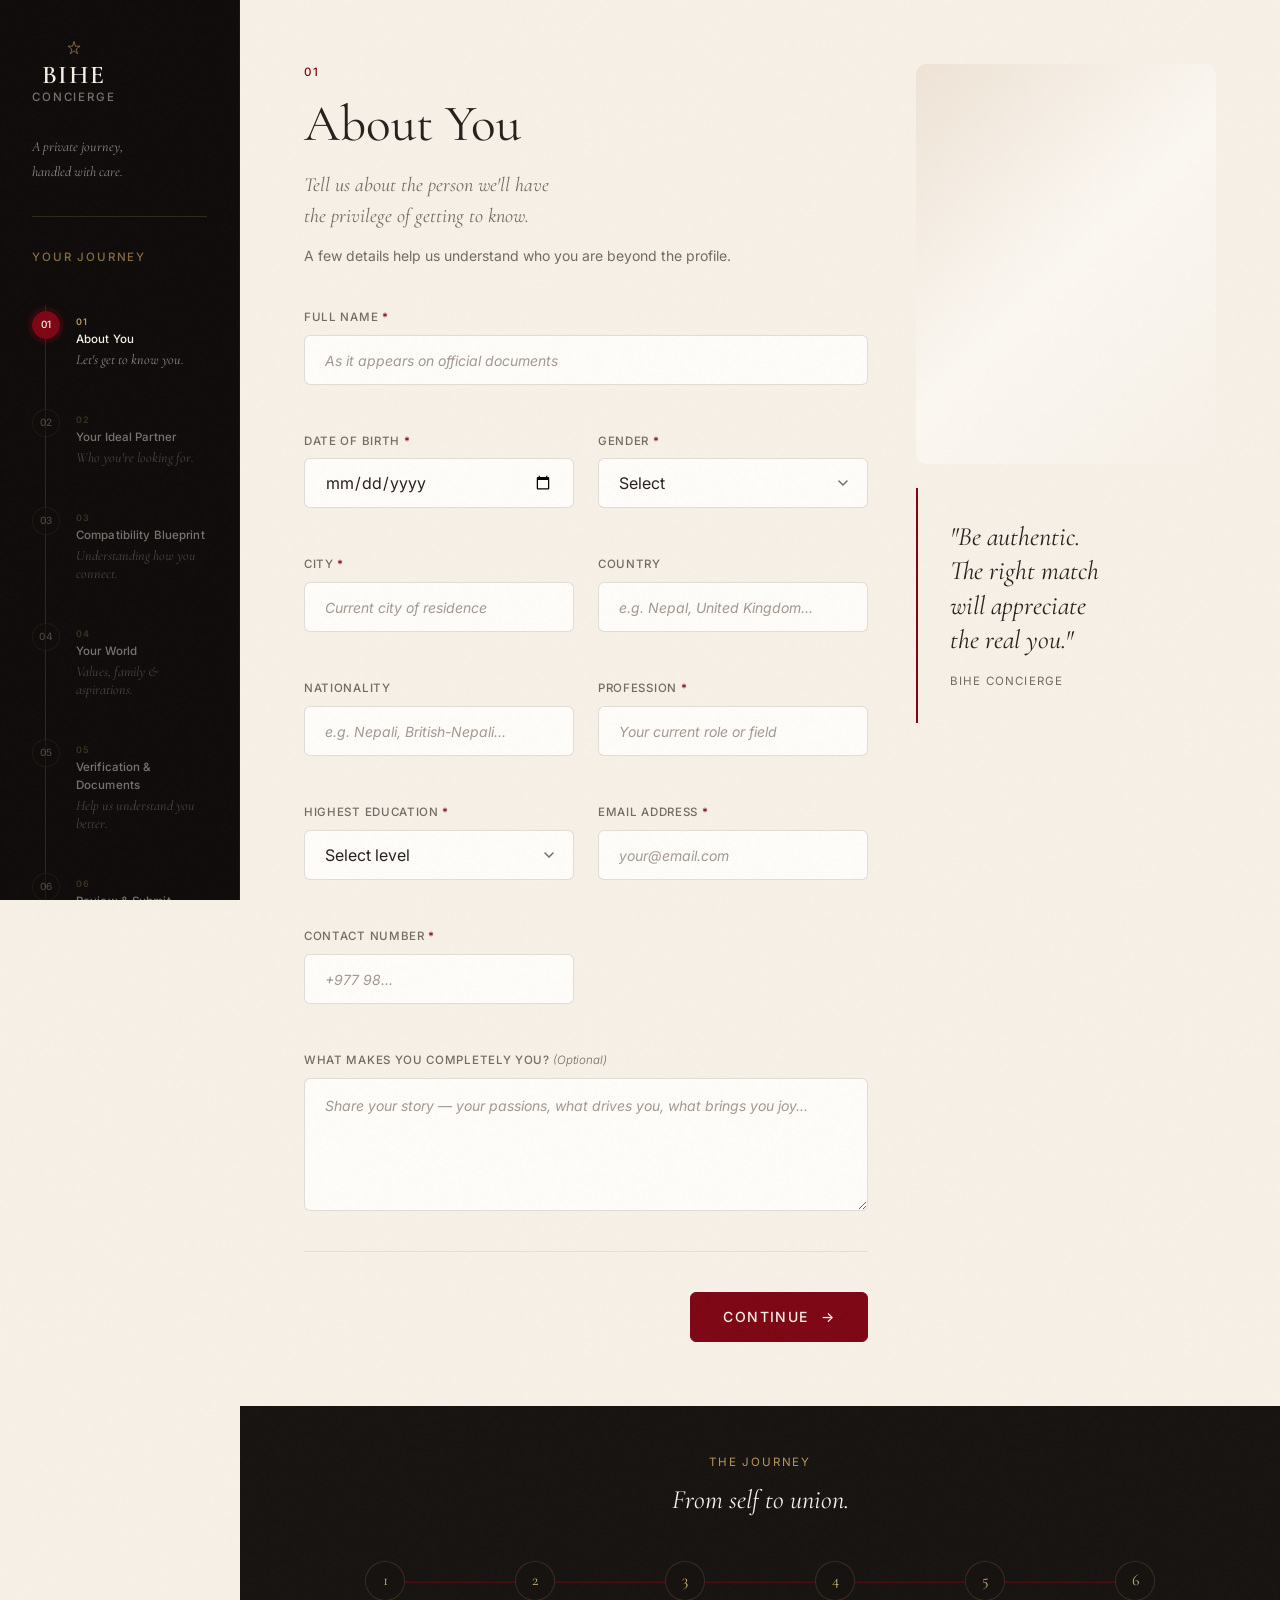
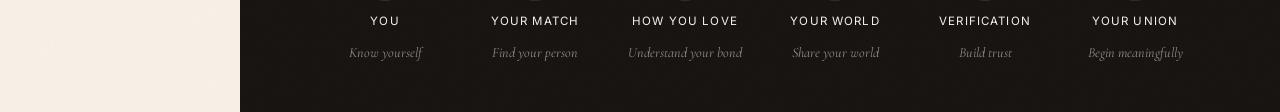
==== application.html @ 1b7d4ee4 "Initialize Bihe Concierge frontend" ====
<!DOCTYPE html>
<html lang="en">
<head>
  <meta charset="UTF-8">
  <meta name="viewport" content="width=device-width, initial-scale=1.0">
  <title>Your Application — Bihe Concierge</title>
  <meta name="description" content="Complete your private matchmaking application with Bihe Concierge.">
  <meta name="robots" content="noindex, nofollow">

  <!-- Fonts -->
  <link rel="preconnect" href="https://fonts.googleapis.com">
  <link rel="preconnect" href="https://fonts.gstatic.com" crossorigin>
  <link href="https://fonts.googleapis.com/css2?family=Cormorant+Garamond:ital,wght@0,300;0,400;0,500;0,600;1,300;1,400;1,500&family=Inter:wght@300;400;500;600&display=swap" rel="stylesheet">

  <!-- Styles -->
  <link rel="stylesheet" href="css/variables.css">
  <link rel="stylesheet" href="css/global.css">
  <link rel="stylesheet" href="css/animations.css">
  <link rel="stylesheet" href="css/components.css">
  <link rel="stylesheet" href="css/application.css">
  <link rel="stylesheet" href="css/responsive.css">
</head>
<body class="paper-texture">

<!-- Stage atmosphere overlay (shows between Stage 2 → 3) -->
<div class="stage-overlay" id="stageOverlay" aria-hidden="true" role="status">
  <div class="stage-overlay__ornament"></div>
  <p class="stage-overlay__quote">
    "Understanding the connection<br>beneath the details."
  </p>
  <p class="stage-overlay__sub">Compatibility Blueprint</p>
</div>

<!-- Page exit overlay -->
<div class="page-exit-overlay" id="pageExitOverlay" aria-hidden="true"></div>

<!-- Submit confirmation modal -->
<div class="modal-backdrop" id="submitModal" role="dialog" aria-modal="true" aria-labelledby="modalTitle" aria-hidden="true">
  <div class="modal">
    <div class="modal__ornament" aria-hidden="true">
      <svg width="32" height="32" viewBox="0 0 32 32" fill="none" style="margin: 0 auto; display:block;">
        <circle cx="16" cy="16" r="15" stroke="var(--color-burgundy)" stroke-width="1" opacity="0.4"/>
        <path d="M10 16l4 4 8-8" stroke="var(--color-burgundy)" stroke-width="1.5" stroke-linecap="round" stroke-linejoin="round"/>
      </svg>
    </div>
    <h2 class="modal__title" id="modalTitle">Ready to begin?</h2>
    <p class="modal__body">
      Once submitted, your application will move to<br>
      personal review by our team.
    </p>
    <div class="modal__actions">
      <button class="btn btn--primary" id="confirmSubmitBtn">
        <span class="btn__label">SUBMIT APPLICATION</span>
        <span class="btn__spinner" aria-hidden="true"></span>
      </button>
      <button class="btn btn--ghost" id="cancelSubmitBtn">Not Yet</button>
    </div>
  </div>
</div>

<!-- ══════════════════════════════════════════════════════════ -->
<!-- APP SHELL                                                  -->
<!-- ══════════════════════════════════════════════════════════ -->
<div class="app-shell">

  <!-- ── Mobile Top Bar ───────────────────────────────────── -->
  <header class="mobile-top-bar" role="banner">
    <div class="mobile-top-bar__logo">
      <a href="index.html" class="bc-logo" aria-label="Bihe Concierge">
        <span class="bc-logo__name" style="font-size: 1rem;">BIHE</span>
      </a>
    </div>
    <div class="mobile-top-bar__progress-wrap">
      <p class="mobile-top-bar__step-label" id="mobileStepLabel">Step 1 of 6</p>
      <p class="mobile-top-bar__step-title" id="mobileStepTitle">About You</p>
      <div class="mobile-top-bar__bar-wrap" role="progressbar" aria-valuenow="1" aria-valuemin="1" aria-valuemax="6" aria-label="Application progress">
        <div class="mobile-top-bar__bar-fill" id="mobileBarFill"></div>
      </div>
    </div>
  </header>

  <!-- ── Left Sidebar ─────────────────────────────────────── -->
  <aside class="sidebar" role="navigation" aria-label="Application stages">

    <!-- Logo -->
    <div class="sidebar__logo">
      <a href="index.html" class="bc-logo" aria-label="Bihe Concierge home">
        <svg class="bc-logo__ornament" viewBox="0 0 24 24" fill="none" aria-hidden="true">
          <path d="M12 2 L13.8 8.2 L20 8.2 L14.9 12.1 L16.7 18.3 L12 14.4 L7.3 18.3 L9.1 12.1 L4 8.2 L10.2 8.2 Z" stroke="currentColor" stroke-width="1" fill="none"/>
        </svg>
        <span class="bc-logo__name">BIHE</span>
        <span class="bc-logo__subtitle">CONCIERGE</span>
      </a>
    </div>

    <p class="sidebar__tagline">
      A private journey,<br>handled with care.
    </p>

    <p class="sidebar__journey-label" aria-hidden="true">Your Journey</p>

    <!-- Step list -->
    <div class="sidebar-steps" role="list">

      <!-- Connecting line -->
      <div class="sidebar-steps__track" aria-hidden="true"></div>
      <div class="sidebar-steps__fill" id="sidebarFill" aria-hidden="true"></div>

      <!-- Step 1 -->
      <div class="sidebar-step is-active" role="listitem" tabindex="0" aria-label="Stage 1: About You" aria-current="step">
        <div class="sidebar-step__dot" aria-hidden="true">
          <span class="sidebar-step__dot-num">01</span>
          <svg class="sidebar-step__dot-check" width="10" height="10" viewBox="0 0 10 10" fill="none" aria-hidden="true">
            <polyline points="2,5 4.2,7.5 8,2.5" stroke="currentColor" stroke-width="1.5" stroke-linecap="round" stroke-linejoin="round"/>
          </svg>
        </div>
        <div class="sidebar-step__body">
          <p class="sidebar-step__num-label">01</p>
          <p class="sidebar-step__title">About You</p>
          <p class="sidebar-step__desc">Let's get to know you.</p>
        </div>
      </div>

      <!-- Step 2 -->
      <div class="sidebar-step" role="listitem" tabindex="0" aria-label="Stage 2: Your Ideal Partner">
        <div class="sidebar-step__dot" aria-hidden="true">
          <span class="sidebar-step__dot-num">02</span>
          <svg class="sidebar-step__dot-check" width="10" height="10" viewBox="0 0 10 10" fill="none" aria-hidden="true">
            <polyline points="2,5 4.2,7.5 8,2.5" stroke="currentColor" stroke-width="1.5" stroke-linecap="round" stroke-linejoin="round"/>
          </svg>
        </div>
        <div class="sidebar-step__body">
          <p class="sidebar-step__num-label">02</p>
          <p class="sidebar-step__title">Your Ideal Partner</p>
          <p class="sidebar-step__desc">Who you're looking for.</p>
        </div>
      </div>

      <!-- Step 3 -->
      <div class="sidebar-step" role="listitem" tabindex="0" aria-label="Stage 3: Compatibility Blueprint">
        <div class="sidebar-step__dot" aria-hidden="true">
          <span class="sidebar-step__dot-num">03</span>
          <svg class="sidebar-step__dot-check" width="10" height="10" viewBox="0 0 10 10" fill="none" aria-hidden="true">
            <polyline points="2,5 4.2,7.5 8,2.5" stroke="currentColor" stroke-width="1.5" stroke-linecap="round" stroke-linejoin="round"/>
          </svg>
        </div>
        <div class="sidebar-step__body">
          <p class="sidebar-step__num-label">03</p>
          <p class="sidebar-step__title">Compatibility Blueprint</p>
          <p class="sidebar-step__desc">Understanding how you connect.</p>
        </div>
      </div>

      <!-- Step 4 -->
      <div class="sidebar-step" role="listitem" tabindex="0" aria-label="Stage 4: Your World">
        <div class="sidebar-step__dot" aria-hidden="true">
          <span class="sidebar-step__dot-num">04</span>
          <svg class="sidebar-step__dot-check" width="10" height="10" viewBox="0 0 10 10" fill="none" aria-hidden="true">
            <polyline points="2,5 4.2,7.5 8,2.5" stroke="currentColor" stroke-width="1.5" stroke-linecap="round" stroke-linejoin="round"/>
          </svg>
        </div>
        <div class="sidebar-step__body">
          <p class="sidebar-step__num-label">04</p>
          <p class="sidebar-step__title">Your World</p>
          <p class="sidebar-step__desc">Values, family &amp; aspirations.</p>
        </div>
      </div>

      <!-- Step 5 -->
      <div class="sidebar-step" role="listitem" tabindex="0" aria-label="Stage 5: Verification & Documents">
        <div class="sidebar-step__dot" aria-hidden="true">
          <span class="sidebar-step__dot-num">05</span>
          <svg class="sidebar-step__dot-check" width="10" height="10" viewBox="0 0 10 10" fill="none" aria-hidden="true">
            <polyline points="2,5 4.2,7.5 8,2.5" stroke="currentColor" stroke-width="1.5" stroke-linecap="round" stroke-linejoin="round"/>
          </svg>
        </div>
        <div class="sidebar-step__body">
          <p class="sidebar-step__num-label">05</p>
          <p class="sidebar-step__title">Verification &amp; Documents</p>
          <p class="sidebar-step__desc">Help us understand you better.</p>
        </div>
      </div>

      <!-- Step 6 -->
      <div class="sidebar-step" role="listitem" tabindex="0" aria-label="Stage 6: Review & Submit">
        <div class="sidebar-step__dot" aria-hidden="true">
          <span class="sidebar-step__dot-num">06</span>
          <svg class="sidebar-step__dot-check" width="10" height="10" viewBox="0 0 10 10" fill="none" aria-hidden="true">
            <polyline points="2,5 4.2,7.5 8,2.5" stroke="currentColor" stroke-width="1.5" stroke-linecap="round" stroke-linejoin="round"/>
          </svg>
        </div>
        <div class="sidebar-step__body">
          <p class="sidebar-step__num-label">06</p>
          <p class="sidebar-step__title">Review &amp; Submit</p>
          <p class="sidebar-step__desc">Review your application.</p>
        </div>
      </div>

    </div><!-- /sidebar-steps -->

    <!-- Help footer -->
    <div class="sidebar__footer">
      <p class="sidebar__help-label label-overline">Need help?</p>
      <p class="sidebar__help-label" style="margin-top: var(--space-1); font-size: var(--text-sm); color: rgba(246,240,231,0.35);">Our concierge is here.</p>
      <a href="mailto:concierge@bihe.com.np" class="sidebar__help-email" aria-label="Email our concierge">
        concierge@bihe.com.np
      </a>
    </div>

  </aside>

  <!-- ── Main Application Area ──────────────────────────── -->
  <main class="app-main" role="main">
    <div class="app-content">

      <!-- ════════════════════════════════════════════════ -->
      <!-- STAGE 01 — ABOUT YOU                            -->
      <!-- ════════════════════════════════════════════════ -->
      <section class="stage-section is-active" id="stage-1" aria-labelledby="s1-title">

        <div class="stage-layout">
          <div class="stage-form-area">

            <!-- Heading -->
            <div class="stage-heading reveal">
              <span class="stage-heading__number">01</span>
              <h1 class="stage-heading__title" id="s1-title">
                About You
              </h1>
              <p class="stage-heading__subtitle">
                Tell us about the person we'll have<br>the privilege of getting to know.
              </p>
              <p class="stage-heading__support">
                A few details help us understand who you are beyond the profile.
              </p>
            </div>

            <!-- Form -->
            <form id="form-stage1" novalidate aria-label="About you form">

              <div class="form-grid form-grid--2" style="margin-bottom: var(--space-6);">
                <!-- Full Name -->
                <div class="field form-col-2 reveal" data-delay="1">
                  <label class="field__label field__label--required" for="s1-fullName">Full Name</label>
                  <input class="field__input" type="text" id="s1-fullName" name="fullName"
                    autocomplete="name" placeholder="As it appears on official documents"
                    aria-required="true" aria-describedby="s1-fullNameError">
                  <span class="field__error" id="s1-fullNameError" aria-live="polite"></span>
                </div>

                <!-- Date of Birth -->
                <div class="field reveal" data-delay="2">
                  <label class="field__label field__label--required" for="s1-dob">Date of Birth</label>
                  <input class="field__input" type="date" id="s1-dob" name="dob"
                    autocomplete="bday" aria-required="true" aria-describedby="s1-dobError">
                  <span class="field__error" id="s1-dobError" aria-live="polite"></span>
                </div>

                <!-- Gender -->
                <div class="field reveal" data-delay="2">
                  <label class="field__label field__label--required" for="s1-gender">Gender</label>
                  <div class="field__select-wrap">
                    <select class="field__select" id="s1-gender" name="gender"
                      aria-required="true" aria-describedby="s1-genderError">
                      <option value="" disabled selected>Select</option>
                      <option value="man">Man</option>
                      <option value="woman">Woman</option>
                      <option value="non-binary">Non-binary</option>
                      <option value="prefer-not-to-say">Prefer not to say</option>
                    </select>
                  </div>
                  <span class="field__error" id="s1-genderError" aria-live="polite"></span>
                </div>

                <!-- City -->
                <div class="field reveal" data-delay="3">
                  <label class="field__label field__label--required" for="s1-city">City</label>
                  <input class="field__input" type="text" id="s1-city" name="city"
                    autocomplete="address-level2" placeholder="Current city of residence"
                    aria-required="true" aria-describedby="s1-cityError">
                  <span class="field__error" id="s1-cityError" aria-live="polite"></span>
                </div>

                <!-- Country -->
                <div class="field reveal" data-delay="3">
                  <label class="field__label" for="s1-country">Country</label>
                  <input class="field__input" type="text" id="s1-country" name="country"
                    autocomplete="country-name" placeholder="e.g. Nepal, United Kingdom...">
                </div>

                <!-- Nationality -->
                <div class="field reveal" data-delay="4">
                  <label class="field__label" for="s1-nationality">Nationality</label>
                  <input class="field__input" type="text" id="s1-nationality" name="nationality"
                    autocomplete="off" placeholder="e.g. Nepali, British-Nepali...">
                </div>

                <!-- Profession -->
                <div class="field reveal" data-delay="4">
                  <label class="field__label field__label--required" for="s1-profession">Profession</label>
                  <input class="field__input" type="text" id="s1-profession" name="profession"
                    autocomplete="organization-title" placeholder="Your current role or field"
                    aria-required="true" aria-describedby="s1-professionError">
                  <span class="field__error" id="s1-professionError" aria-live="polite"></span>
                </div>

                <!-- Education -->
                <div class="field reveal" data-delay="5">
                  <label class="field__label field__label--required" for="s1-education">Highest Education</label>
                  <div class="field__select-wrap">
                    <select class="field__select" id="s1-education" name="education"
                      aria-required="true" aria-describedby="s1-educationError">
                      <option value="" disabled selected>Select level</option>
                      <option value="secondary">Secondary / High School</option>
                      <option value="diploma">Diploma / Certificate</option>
                      <option value="bachelors">Bachelor's Degree</option>
                      <option value="masters">Master's Degree</option>
                      <option value="phd">PhD / Doctorate</option>
                      <option value="professional">Professional Degree (MD, JD, etc.)</option>
                      <option value="other">Other</option>
                    </select>
                  </div>
                  <span class="field__error" id="s1-educationError" aria-live="polite"></span>
                </div>

                <!-- Email -->
                <div class="field reveal" data-delay="5">
                  <label class="field__label field__label--required" for="s1-email">Email Address</label>
                  <input class="field__input" type="email" id="s1-email" name="email"
                    autocomplete="email" placeholder="your@email.com"
                    aria-required="true" aria-describedby="s1-emailError">
                  <span class="field__error" id="s1-emailError" aria-live="polite"></span>
                </div>

                <!-- Phone -->
                <div class="field reveal" data-delay="6">
                  <label class="field__label field__label--required" for="s1-phone">Contact Number</label>
                  <input class="field__input" type="tel" id="s1-phone" name="phone"
                    autocomplete="tel" placeholder="+977 98..."
                    aria-required="true" aria-describedby="s1-phoneError">
                  <span class="field__error" id="s1-phoneError" aria-live="polite"></span>
                </div>

                <!-- Story textarea -->
                <div class="field form-col-2 reveal" data-delay="7">
                  <label class="field__label" for="s1-story">What makes you completely you? <em style="font-style: italic; font-weight: 300; text-transform: none; letter-spacing: 0;">(Optional)</em></label>
                  <textarea class="field__textarea" id="s1-story" name="story"
                    rows="4" placeholder="Share your story — your passions, what drives you, what brings you joy..."></textarea>
                </div>

              </div><!-- /form-grid -->

            </form>

            <!-- Stage navigation -->
            <div class="stage-nav reveal" data-delay="8">
              <div></div><!-- spacer for alignment -->
              <button class="btn btn--primary" onclick="nextStage()" aria-label="Continue to Your Ideal Partner">
                <span class="btn__label">CONTINUE</span>
                <span class="btn__arrow" aria-hidden="true">→</span>
              </button>
            </div>

          </div><!-- /stage-form-area -->

          <!-- Editorial right panel -->
          <div class="stage-editorial reveal-left">
            <div class="stage-editorial__img img-cover img-placeholder-ivory data-parallax" data-parallax="0.06">
              <img
                src="assets/images/about-you.webp"
                alt="Warm still life with ceramic vase and brass diya"
                loading="lazy"
                onerror="this.style.display='none'"
              >
            </div>
            <div class="editorial-quote">
              <p class="editorial-quote__text">
                "Be authentic.<br>The right match<br>will appreciate<br>the real you."
              </p>
              <p class="editorial-quote__attr">Bihe Concierge</p>
            </div>
          </div>

        </div><!-- /stage-layout -->

      </section><!-- /stage-1 -->


      <!-- ════════════════════════════════════════════════ -->
      <!-- STAGE 02 — YOUR IDEAL PARTNER                   -->
      <!-- ════════════════════════════════════════════════ -->
      <section class="stage-section" id="stage-2" aria-labelledby="s2-title">

        <div class="stage-layout">
          <div class="stage-form-area">

            <div class="stage-heading reveal">
              <span class="stage-heading__number">02</span>
              <h2 class="stage-heading__title" id="s2-title">
                Your Ideal<br>Partner
              </h2>
              <p class="stage-heading__subtitle">
                Help us understand the kind of partnership<br>you hope to build.
              </p>
            </div>

            <form id="form-stage2" novalidate aria-label="Ideal partner form">
              <div class="form-grid" style="margin-bottom: var(--space-6);">

                <!-- Important qualities -->
                <div class="field reveal" data-delay="1">
                  <label class="field__label field__label--required" for="s2-qualities">
                    What are the most important qualities in a partner?
                  </label>
                  <textarea class="field__textarea" id="s2-qualities" name="qualities"
                    rows="3" placeholder="Kindness, ambition, emotional maturity..."
                    aria-required="true" aria-describedby="s2-qualitiesError"></textarea>
                  <span class="field__error" id="s2-qualitiesError" aria-live="polite"></span>
                </div>

                <!-- Non-negotiable values -->
                <div class="field reveal" data-delay="2">
                  <label class="field__label" for="s2-values">What values are non-negotiable for you?</label>
                  <textarea class="field__textarea" id="s2-values" name="values"
                    rows="3" placeholder="Family, honesty, faith, ambition..."></textarea>
                </div>

                <!-- Age range -->
                <div class="field reveal" data-delay="3">
                  <label class="field__label" for="s2-ageMin">Preferred Age Range</label>
                  <div style="display: grid; grid-template-columns: 1fr auto 1fr; align-items: center; gap: var(--space-3);">
                    <input class="field__input" type="number" id="s2-ageMin" name="ageMin"
                      placeholder="From" min="18" max="80" aria-label="Minimum age">
                    <span style="color: var(--color-muted); font-size: var(--text-sm);">to</span>
                    <input class="field__input" type="number" id="s2-ageMax" name="ageMax"
                      placeholder="To" min="18" max="80" aria-label="Maximum age">
                  </div>
                </div>

                <!-- Location preference -->
                <div class="field reveal" data-delay="3">
                  <label class="field__label" for="s2-location">Location Preference</label>
                  <div class="field__select-wrap">
                    <select class="field__select" id="s2-location" name="location">
                      <option value="" disabled selected>Select preference</option>
                      <option value="anywhere">Open to anywhere</option>
                      <option value="same-city">Same city</option>
                      <option value="same-country">Same country</option>
                      <option value="international">International</option>
                    </select>
                  </div>
                </div>

                <!-- Education preference -->
                <div class="field reveal" data-delay="4">
                  <label class="field__label" for="s2-education">Preferred Education</label>
                  <div class="field__select-wrap">
                    <select class="field__select" id="s2-education" name="education">
                      <option value="" disabled selected>Select level</option>
                      <option value="any">Any level</option>
                      <option value="bachelors">Bachelor's or above</option>
                      <option value="masters">Master's or above</option>
                      <option value="phd">PhD / Doctorate</option>
                    </select>
                  </div>
                </div>

                <!-- Profession preference -->
                <div class="field reveal" data-delay="4">
                  <label class="field__label" for="s2-profession">Preferred Profession</label>
                  <input class="field__input" type="text" id="s2-profession" name="profession"
                    placeholder="Open to any, or specify...">
                </div>

                <!-- Relationship goal -->
                <div class="field reveal" data-delay="5">
                  <label class="field__label field__label--required" for="s2-goal">Relationship Goals</label>
                  <div class="field__select-wrap">
                    <select class="field__select" id="s2-goal" name="goal"
                      aria-required="true" aria-describedby="s2-goalError">
                      <option value="" disabled selected>What are you seeking?</option>
                      <option value="marriage">Marriage</option>
                      <option value="long-term">Long-term committed relationship</option>
                      <option value="open">Open to discussion</option>
                    </select>
                  </div>
                  <span class="field__error" id="s2-goalError" aria-live="polite"></span>
                </div>

                <!-- Lifestyle preference -->
                <div class="field reveal" data-delay="5">
                  <label class="field__label" for="s2-lifestyle">Lifestyle Preference</label>
                  <div class="field__select-wrap">
                    <select class="field__select" id="s2-lifestyle" name="lifestyle">
                      <option value="" disabled selected>Select lifestyle</option>
                      <option value="urban">Urban</option>
                      <option value="balanced">Balanced</option>
                      <option value="quiet">Quiet / Private</option>
                      <option value="travel">Travel-oriented</option>
                      <option value="family">Family-centered</option>
                    </select>
                  </div>
                </div>

                <!-- Additional notes -->
                <div class="field reveal" data-delay="6">
                  <label class="field__label" for="s2-notes">Anything else you'd like us to know? <em style="font-style:italic;font-weight:300;text-transform:none;">(Optional)</em></label>
                  <textarea class="field__textarea" id="s2-notes" name="notes"
                    rows="3" placeholder="Any other qualities, preferences, or context that matters to you..."></textarea>
                </div>

              </div>
            </form>

            <div class="stage-nav reveal" data-delay="7">
              <button class="stage-nav__back" onclick="prevStage()" aria-label="Back to About You">
                ← BACK
              </button>
              <button class="btn btn--primary" onclick="nextStage()" aria-label="Continue to Compatibility Blueprint">
                <span class="btn__label">CONTINUE</span>
                <span class="btn__arrow" aria-hidden="true">→</span>
              </button>
            </div>

          </div><!-- /stage-form-area -->

          <!-- Editorial right panel -->
          <div class="stage-editorial reveal-left">
            <div class="stage-editorial__img img-cover img-placeholder-ivory" data-parallax="0.06">
              <img
                src="assets/images/ideal-partner.webp"
                alt="Two hands holding ceramic tea cups in morning light"
                loading="lazy"
                onerror="this.style.display='none'"
              >
            </div>
            <div class="editorial-quote">
              <p class="editorial-quote__text">
                "Every introduction begins<br>with intention."
              </p>
            </div>
          </div>

        </div>
      </section><!-- /stage-2 -->


      <!-- ════════════════════════════════════════════════ -->
      <!-- STAGE 03 — COMPATIBILITY BLUEPRINT              -->
      <!-- ════════════════════════════════════════════════ -->
      <section class="stage-section" id="stage-3" aria-labelledby="s3-title">

        <div class="stage-layout" style="grid-template-columns: 1fr 320px;">
          <div class="questionnaire-wrap">

            <div class="stage-heading reveal">
              <span class="stage-heading__number">03</span>
              <h2 class="stage-heading__title" id="s3-title">
                Compatibility<br>Blueprint
              </h2>
              <p class="stage-heading__subtitle">
                A few questions to help us<br>understand how you love.
              </p>
              <p class="stage-heading__support">
                There are no right or wrong answers.<br>Answer instinctively.
              </p>
            </div>

            <!-- Progress bar -->
            <div class="questionnaire-progress reveal" data-delay="1">
              <p class="questionnaire-progress__label" id="qProgressLabel" aria-live="polite">Question 1 of 10</p>
              <div class="questionnaire-progress__bar" role="progressbar" aria-valuenow="1" aria-valuemin="1" aria-valuemax="10" aria-label="Questionnaire progress">
                <div class="questionnaire-progress__fill" id="qProgressFill"></div>
              </div>
            </div>

            <!-- Question card -->
            <div class="question-card reveal" id="questionCard" data-delay="2">
              <p class="question-text" id="questionText"></p>
              <div class="q-options-wrap" id="qOptionsWrap" role="group" aria-labelledby="questionText"></div>
              <p class="field__error" id="q-error" aria-live="polite" style="margin-top: var(--space-2);"></p>
            </div>

            <!-- Q navigation -->
            <div class="q-nav reveal" data-delay="3" id="qNavRow">
              <button class="stage-nav__back" id="qBackBtn" aria-label="Previous question" style="visibility: hidden;">
                ← BACK
              </button>
              <button class="btn btn--primary" id="qNextBtn" disabled aria-label="Next question">
                NEXT →
              </button>
            </div>

            <!-- Completion moment (hidden until done) -->
            <div class="questionnaire-complete hidden" id="qCompletion">
              <div class="check-circle">
                <svg width="24" height="24" viewBox="0 0 24 24" fill="none" stroke="currentColor" stroke-width="1.5" stroke-linecap="round" stroke-linejoin="round">
                  <polyline points="4,12 9,17 20,6"/>
                </svg>
              </div>
              <h3 class="questionnaire-complete__title">
                Thank you.
              </h3>
              <p class="questionnaire-complete__subtitle">
                We are beginning to understand<br>how you connect.
              </p>
              <div style="display:flex; justify-content:center; gap: var(--space-4);">
                <button class="stage-nav__back" onclick="prevStage()" aria-label="Back to Ideal Partner">
                  ← BACK
                </button>
                <button class="btn btn--primary" id="qContinueBtn" aria-label="Continue to Your World">
                  <span class="btn__label">CONTINUE</span>
                  <span class="btn__arrow" aria-hidden="true">→</span>
                </button>
              </div>
            </div>

          </div><!-- /questionnaire-wrap -->

          <!-- Editorial right panel -->
          <div class="stage-editorial reveal-left">
            <div class="stage-editorial__img img-cover img-placeholder-ivory">
              <img
                src="assets/images/compatibility.webp"
                alt="Intertwined ceremonial red thread"
                loading="lazy"
                onerror="this.style.display='none'"
              >
            </div>
            <div class="editorial-quote">
              <p class="editorial-quote__text" style="font-size: var(--text-xl);">
                "Connection<br>is found in<br>the honest<br>answer."
              </p>
            </div>
          </div>

        </div>
      </section><!-- /stage-3 -->


      <!-- ════════════════════════════════════════════════ -->
      <!-- STAGE 04 — YOUR WORLD                           -->
      <!-- ════════════════════════════════════════════════ -->
      <section class="stage-section" id="stage-4" aria-labelledby="s4-title">

        <div class="stage-layout">
          <div class="stage-form-area">

            <div class="stage-heading reveal">
              <span class="stage-heading__number">04</span>
              <h2 class="stage-heading__title" id="s4-title">
                Your World
              </h2>
              <p class="stage-heading__subtitle">
                Help us understand the world you've built<br>and the life you envision.
              </p>
            </div>

            <form id="form-stage4" novalidate aria-label="Your world form">
              <div class="form-grid" style="margin-bottom: var(--space-6);">

                <!-- Family background -->
                <div class="field reveal" data-delay="1">
                  <label class="field__label field__label--required" for="s4-familyBg">Family Background</label>
                  <textarea class="field__textarea" id="s4-familyBg" name="familyBg"
                    rows="3" placeholder="Tell us a little about your family, its values and the culture you've grown up in..."
                    aria-required="true" aria-describedby="s4-familyBgError"></textarea>
                  <span class="field__error" id="s4-familyBgError" aria-live="polite"></span>
                </div>

                <!-- Family expectations -->
                <div class="field reveal" data-delay="2">
                  <label class="field__label" for="s4-familyExp">Family Expectations of Marriage</label>
                  <textarea class="field__textarea" id="s4-familyExp" name="familyExp"
                    rows="3" placeholder="What does your family envision for your future? How involved are they likely to be?"></textarea>
                </div>

                <!-- Faith -->
                <div class="field reveal" data-delay="3">
                  <label class="field__label" for="s4-faith">Faith / Spirituality <em style="font-style:italic;font-weight:300;text-transform:none;">(Optional)</em></label>
                  <input class="field__input" type="text" id="s4-faith" name="faith"
                    placeholder="e.g. Hindu, Buddhist, non-religious, spiritual...">
                </div>

                <!-- Children -->
                <div class="field reveal" data-delay="3">
                  <label class="field__label" for="s4-children">Do you have / want children?</label>
                  <div class="field__select-wrap">
                    <select class="field__select" id="s4-children" name="children">
                      <option value="" disabled selected>Select</option>
                      <option value="have-children">I have children</option>
                      <option value="want-children">I want children</option>
                      <option value="maybe">Maybe — open to it</option>
                      <option value="prefer-not">Prefer not to have children</option>
                      <option value="prefer-not-answer">Prefer not to answer</option>
                    </select>
                  </div>
                </div>

                <!-- 5-year vision -->
                <div class="field reveal" data-delay="4">
                  <label class="field__label" for="s4-vision">Where do you see yourself in 5 years?</label>
                  <textarea class="field__textarea" id="s4-vision" name="vision"
                    rows="3" placeholder="Your aspirations — career, location, life stage, family..."></textarea>
                </div>

                <!-- Lifestyle -->
                <div class="field reveal" data-delay="4">
                  <label class="field__label field__label--required" for="s4-lifestyle">Your Lifestyle</label>
                  <div class="field__select-wrap">
                    <select class="field__select" id="s4-lifestyle" name="lifestyle"
                      aria-required="true" aria-describedby="s4-lifestyleError">
                      <option value="" disabled selected>How would you describe your life?</option>
                      <option value="urban">Urban — city life, pace, culture</option>
                      <option value="balanced">Balanced — comfortable mix</option>
                      <option value="quiet">Quiet / Private — grounded, intentional</option>
                      <option value="travel">Travel-oriented — explorer at heart</option>
                      <option value="family">Family-centered — home is everything</option>
                    </select>
                  </div>
                  <span class="field__error" id="s4-lifestyleError" aria-live="polite"></span>
                </div>

                <!-- Hobbies -->
                <div class="field reveal" data-delay="5">
                  <label class="field__label" for="s4-hobbies">Hobbies &amp; Interests</label>
                  <input class="field__input" type="text" id="s4-hobbies" name="hobbies"
                    placeholder="Reading, hiking, cooking, music, travel...">
                </div>

                <!-- Career -->
                <div class="field reveal" data-delay="5">
                  <label class="field__label" for="s4-career">Career Ambitions</label>
                  <input class="field__input" type="text" id="s4-career" name="career"
                    placeholder="Where is your career heading?">
                </div>

                <!-- Family notes -->
                <div class="field reveal" data-delay="6">
                  <label class="field__label" for="s4-familyNotes">Something important about your family we should know? <em style="font-style:italic;font-weight:300;text-transform:none;">(Optional)</em></label>
                  <textarea class="field__textarea" id="s4-familyNotes" name="familyNotes" rows="3"
                    placeholder="Anything that would help us understand your family context..."></textarea>
                </div>

                <!-- Additional notes -->
                <div class="field reveal" data-delay="7">
                  <label class="field__label" for="s4-notes">Anything else you'd like to share? <em style="font-style:italic;font-weight:300;text-transform:none;">(Optional)</em></label>
                  <textarea class="field__textarea" id="s4-notes" name="notes" rows="3"
                    placeholder="Any other context that matters to you..."></textarea>
                </div>

              </div>
            </form>

            <div class="stage-nav reveal" data-delay="8">
              <button class="stage-nav__back" onclick="prevStage()" aria-label="Back to Compatibility Blueprint">
                ← BACK
              </button>
              <button class="btn btn--primary" onclick="nextStage()" aria-label="Continue to Verification">
                <span class="btn__label">CONTINUE</span>
                <span class="btn__arrow" aria-hidden="true">→</span>
              </button>
            </div>

          </div><!-- /stage-form-area -->

          <!-- Editorial right panel -->
          <div class="stage-editorial reveal-left">
            <div class="stage-editorial__img img-cover img-placeholder-ivory" data-parallax="0.06">
              <img
                src="assets/images/your-world.webp"
                alt="Sealed envelope with burgundy wax seal"
                loading="lazy"
                onerror="this.style.display='none'"
              >
            </div>
            <div class="editorial-quote">
              <p class="editorial-quote__text">
                "We consider<br>the bigger picture<br>to find the right<br>match for your life,<br>not just right now."
              </p>
              <p class="editorial-quote__attr">Bihe Concierge</p>
            </div>
          </div>

        </div>
      </section><!-- /stage-4 -->


      <!-- ════════════════════════════════════════════════ -->
      <!-- STAGE 05 — VERIFICATION & DOCUMENTS             -->
      <!-- ════════════════════════════════════════════════ -->
      <section class="stage-section" id="stage-5" aria-labelledby="s5-title">

        <div class="stage-layout" style="grid-template-columns: 1fr 320px;">
          <div class="stage-form-area">

            <div class="stage-heading reveal">
              <span class="stage-heading__number">05</span>
              <h2 class="stage-heading__title" id="s5-title">
                Verification<br>&amp; Documents
              </h2>
              <p class="stage-heading__subtitle">
                These documents help us verify<br>and understand you better.
              </p>
              <p class="stage-heading__support">
                All documents are reviewed personally by your dedicated consultant.<br>
                Nothing is shared without your consent.
              </p>
            </div>

            <!-- Upload Cards -->
            <div style="display: flex; flex-direction: column; gap: var(--space-4); margin-bottom: var(--space-8);" aria-label="Document upload section">

              <!-- Government ID -->
              <div class="upload-card reveal" data-delay="1" data-doc-key="governmentId">
                <div class="upload-card__icon" aria-hidden="true">
                  <svg width="22" height="22" viewBox="0 0 24 24" fill="none" stroke="currentColor" stroke-width="1.5" stroke-linecap="round" stroke-linejoin="round">
                    <rect x="2" y="5" width="20" height="14" rx="2"/><path d="M16 10a4 4 0 01-8 0"/>
                  </svg>
                </div>
                <div class="upload-card__body">
                  <p class="upload-card__title">Government ID</p>
                  <p class="upload-card__formats">Citizenship Certificate or Passport · PDF, JPG, PNG</p>
                  <div class="upload-card__status" aria-live="polite"></div>
                </div>
                <div class="upload-card__actions">
                  <button type="button" class="btn btn--secondary upload-card__upload-btn" aria-label="Upload Government ID">Upload</button>
                  <input type="file" class="upload-card__input" accept=".pdf,.jpg,.jpeg,.png" aria-label="Select government ID file">
                </div>
              </div>

              <!-- Educational Certificates -->
              <div class="upload-card reveal" data-delay="2" data-doc-key="educationCert">
                <div class="upload-card__icon" aria-hidden="true">
                  <svg width="22" height="22" viewBox="0 0 24 24" fill="none" stroke="currentColor" stroke-width="1.5" stroke-linecap="round" stroke-linejoin="round">
                    <path d="M22 10v6M2 10l10-5 10 5-10 5z"/><path d="M6 12v5c3 3 9 3 12 0v-5"/>
                  </svg>
                </div>
                <div class="upload-card__body">
                  <p class="upload-card__title">Educational Certificates</p>
                  <p class="upload-card__formats">Degree, transcripts or certificates · PDF, JPG, PNG</p>
                  <div class="upload-card__status" aria-live="polite"></div>
                </div>
                <div class="upload-card__actions">
                  <button type="button" class="btn btn--secondary upload-card__upload-btn" aria-label="Upload Educational Certificate">Upload</button>
                  <input type="file" class="upload-card__input" accept=".pdf,.jpg,.jpeg,.png" aria-label="Select education certificate file">
                </div>
              </div>

              <!-- Income Proof (Optional) -->
              <div class="upload-card reveal" data-delay="3" data-doc-key="incomeProof">
                <div class="upload-card__icon" aria-hidden="true">
                  <svg width="22" height="22" viewBox="0 0 24 24" fill="none" stroke="currentColor" stroke-width="1.5" stroke-linecap="round" stroke-linejoin="round">
                    <path d="M14 2H6a2 2 0 00-2 2v16a2 2 0 002 2h12a2 2 0 002-2V8z"/><polyline points="14,2 14,8 20,8"/><line x1="16" y1="13" x2="8" y2="13"/><line x1="16" y1="17" x2="8" y2="17"/>
                  </svg>
                </div>
                <div class="upload-card__body">
                  <p class="upload-card__title">Income Proof <em style="font-style:italic;font-size:var(--text-sm);font-weight:300;">(Optional)</em></p>
                  <p class="upload-card__formats">Salary slip, ITR, bank statement · PDF, JPG</p>
                  <div class="upload-card__status" aria-live="polite"></div>
                </div>
                <div class="upload-card__actions">
                  <button type="button" class="btn btn--ghost upload-card__upload-btn" aria-label="Upload Income Proof (optional)">Upload</button>
                  <input type="file" class="upload-card__input" accept=".pdf,.jpg,.jpeg,.png" aria-label="Select income proof file">
                </div>
              </div>

              <!-- Recent Photo -->
              <div class="upload-card reveal" data-delay="4" data-doc-key="recentPhoto">
                <div class="upload-card__icon" aria-hidden="true">
                  <svg width="22" height="22" viewBox="0 0 24 24" fill="none" stroke="currentColor" stroke-width="1.5" stroke-linecap="round" stroke-linejoin="round">
                    <path d="M23 19a2 2 0 01-2 2H3a2 2 0 01-2-2V8a2 2 0 012-2h4l2-3h6l2 3h4a2 2 0 012 2z"/><circle cx="12" cy="13" r="4"/>
                  </svg>
                </div>
                <div class="upload-card__body">
                  <p class="upload-card__title">Recent Photo</p>
                  <p class="upload-card__formats">Clear &amp; natural · JPG, PNG · Taken in last 6 months</p>
                  <div class="upload-card__status" aria-live="polite"></div>
                </div>
                <div class="upload-card__actions">
                  <button type="button" class="btn btn--secondary upload-card__upload-btn" aria-label="Upload Recent Photo">Upload</button>
                  <input type="file" class="upload-card__input" accept=".jpg,.jpeg,.png,.webp" aria-label="Select recent photo file">
                </div>
              </div>

              <!-- Other Documents (Optional) -->
              <div class="upload-card reveal" data-delay="5" data-doc-key="otherDocuments">
                <div class="upload-card__icon" aria-hidden="true">
                  <svg width="22" height="22" viewBox="0 0 24 24" fill="none" stroke="currentColor" stroke-width="1.5" stroke-linecap="round" stroke-linejoin="round">
                    <circle cx="12" cy="12" r="10"/><line x1="12" y1="8" x2="12" y2="12"/><line x1="12" y1="16" x2="12.01" y2="16"/>
                  </svg>
                </div>
                <div class="upload-card__body">
                  <p class="upload-card__title">Other Documents <em style="font-style:italic;font-size:var(--text-sm);font-weight:300;">(Optional)</em></p>
                  <p class="upload-card__formats">Any other supporting documents · PDF, JPG, PNG</p>
                  <div class="upload-card__status" aria-live="polite"></div>
                </div>
                <div class="upload-card__actions">
                  <button type="button" class="btn btn--ghost upload-card__upload-btn" aria-label="Upload other documents (optional)">Upload</button>
                  <input type="file" class="upload-card__input" accept=".pdf,.jpg,.jpeg,.png" aria-label="Select other document file">
                </div>
              </div>

            </div><!-- /upload cards -->

            <!-- Privacy panel -->
            <div class="privacy-panel reveal" data-delay="6">
              <svg class="privacy-panel__icon" viewBox="0 0 24 24" fill="none" stroke="currentColor" stroke-width="1.5" aria-hidden="true">
                <rect x="3" y="11" width="18" height="11" rx="2" ry="2"/>
                <path d="M7 11V7a5 5 0 0110 0v4"/>
              </svg>
              <div>
                <p class="privacy-panel__title">Private &amp; Confidential</p>
                <p class="privacy-panel__text">
                  Your information is handled with the utmost care and discretion.
                  Only your dedicated Relationship Consultant will personally review
                  these documents. Nothing is shared with third parties without
                  your explicit consent.
                </p>
              </div>
            </div>

            <div class="stage-nav reveal" data-delay="7">
              <button class="stage-nav__back" onclick="prevStage()" aria-label="Back to Your World">
                ← BACK
              </button>
              <button class="btn btn--primary" onclick="nextStage()" aria-label="Continue to Review">
                <span class="btn__label">CONTINUE</span>
                <span class="btn__arrow" aria-hidden="true">→</span>
              </button>
            </div>

          </div><!-- /stage-form-area -->

          <!-- Editorial right panel -->
          <div class="stage-editorial reveal-left">
            <div class="stage-editorial__img img-cover img-placeholder-ivory" data-parallax="0.06">
              <img
                src="assets/images/verification.webp"
                alt="Luxury desk scene with cream documents and brass details"
                loading="lazy"
                onerror="this.style.display='none'"
              >
            </div>
            <div class="editorial-quote">
              <p class="editorial-quote__text" style="font-size: var(--text-xl);">
                "Every application<br>is personally<br>reviewed."
              </p>
              <p class="editorial-quote__attr">Human-led · Research-informed</p>
            </div>
          </div>

        </div>
      </section><!-- /stage-5 -->


      <!-- ════════════════════════════════════════════════ -->
      <!-- STAGE 06 — REVIEW & SUBMIT                      -->
      <!-- ════════════════════════════════════════════════ -->
      <section class="stage-section" id="stage-6" aria-labelledby="s6-title">

        <div style="max-width: 840px;">

          <div class="stage-heading reveal">
            <span class="stage-heading__number">06</span>
            <h2 class="stage-heading__title" id="s6-title">
              Review Your<br>Application
            </h2>
            <p class="stage-heading__subtitle">
              Take a moment to review before you submit.
            </p>
          </div>

          <!-- Stage completion checklist -->
          <div class="review-stages-list reveal" data-delay="1" role="list" aria-label="Application stages completed">

            <div class="review-item" role="listitem">
              <div class="review-item__left">
                <div class="review-item__check" aria-hidden="true">
                  <svg width="14" height="14" viewBox="0 0 14 14" fill="none">
                    <polyline points="2,7 5.5,10.5 12,3.5" stroke="currentColor" stroke-width="1.5" stroke-linecap="round" stroke-linejoin="round"/>
                  </svg>
                </div>
                <span class="review-item__label">About You</span>
              </div>
              <button class="review-item__edit" onclick="editStage(1)" aria-label="Edit About You section">Edit</button>
            </div>

            <div class="review-item" role="listitem">
              <div class="review-item__left">
                <div class="review-item__check" aria-hidden="true">
                  <svg width="14" height="14" viewBox="0 0 14 14" fill="none">
                    <polyline points="2,7 5.5,10.5 12,3.5" stroke="currentColor" stroke-width="1.5" stroke-linecap="round" stroke-linejoin="round"/>
                  </svg>
                </div>
                <span class="review-item__label">Your Ideal Partner</span>
              </div>
              <button class="review-item__edit" onclick="editStage(2)" aria-label="Edit Your Ideal Partner section">Edit</button>
            </div>

            <div class="review-item" role="listitem">
              <div class="review-item__left">
                <div class="review-item__check" aria-hidden="true">
                  <svg width="14" height="14" viewBox="0 0 14 14" fill="none">
                    <polyline points="2,7 5.5,10.5 12,3.5" stroke="currentColor" stroke-width="1.5" stroke-linecap="round" stroke-linejoin="round"/>
                  </svg>
                </div>
                <span class="review-item__label">Compatibility Blueprint</span>
              </div>
              <button class="review-item__edit" onclick="editStage(3)" aria-label="Edit Compatibility Blueprint section">Edit</button>
            </div>

            <div class="review-item" role="listitem">
              <div class="review-item__left">
                <div class="review-item__check" aria-hidden="true">
                  <svg width="14" height="14" viewBox="0 0 14 14" fill="none">
                    <polyline points="2,7 5.5,10.5 12,3.5" stroke="currentColor" stroke-width="1.5" stroke-linecap="round" stroke-linejoin="round"/>
                  </svg>
                </div>
                <span class="review-item__label">Your World</span>
              </div>
              <button class="review-item__edit" onclick="editStage(4)" aria-label="Edit Your World section">Edit</button>
            </div>

            <div class="review-item" role="listitem">
              <div class="review-item__left">
                <div class="review-item__check" aria-hidden="true">
                  <svg width="14" height="14" viewBox="0 0 14 14" fill="none">
                    <polyline points="2,7 5.5,10.5 12,3.5" stroke="currentColor" stroke-width="1.5" stroke-linecap="round" stroke-linejoin="round"/>
                  </svg>
                </div>
                <span class="review-item__label">Verification &amp; Documents</span>
              </div>
              <button class="review-item__edit" onclick="editStage(5)" aria-label="Edit Verification section">Edit</button>
            </div>

          </div><!-- /review-stages-list -->

          <!-- Application summary -->
          <div class="review-summary-block reveal" data-delay="2" aria-label="Application summary">
            <p class="review-summary-block__title">Application Summary</p>

            <div class="summary-grid">
              <div class="summary-pair">
                <span class="summary-pair__key">Full Name</span>
                <span class="summary-pair__value" id="rv-name">—</span>
              </div>
              <div class="summary-pair">
                <span class="summary-pair__key">Profession</span>
                <span class="summary-pair__value" id="rv-profession">—</span>
              </div>
              <div class="summary-pair">
                <span class="summary-pair__key">Location</span>
                <span class="summary-pair__value" id="rv-location">—</span>
              </div>
              <div class="summary-pair">
                <span class="summary-pair__key">Education</span>
                <span class="summary-pair__value" id="rv-education">—</span>
              </div>
              <div class="summary-pair">
                <span class="summary-pair__key">Relationship Goal</span>
                <span class="summary-pair__value" id="rv-goal">—</span>
              </div>
              <div class="summary-pair">
                <span class="summary-pair__key">Lifestyle</span>
                <span class="summary-pair__value" id="rv-lifestyle">—</span>
              </div>
              <div class="summary-pair" style="grid-column: span 2;">
                <span class="summary-pair__key">Important Partner Qualities</span>
                <span class="summary-pair__value" id="rv-qualities">—</span>
              </div>
              <div class="summary-pair" style="grid-column: span 2;">
                <span class="summary-pair__key">Non-Negotiable Values</span>
                <span class="summary-pair__value" id="rv-values">—</span>
              </div>
              <div class="summary-pair">
                <span class="summary-pair__key">Preferred Age Range</span>
                <span class="summary-pair__value" id="rv-ageRange">—</span>
              </div>
              <div class="summary-pair">
                <span class="summary-pair__key">Compatibility Blueprint</span>
                <span class="summary-pair__value" id="rv-compat">—</span>
              </div>
            </div>
          </div>

          <!-- Privacy statement -->
          <div class="privacy-panel reveal" data-delay="3" style="margin-bottom: var(--space-8);">
            <svg class="privacy-panel__icon" viewBox="0 0 24 24" fill="none" stroke="currentColor" stroke-width="1.5" aria-hidden="true">
              <path d="M12 22s8-4 8-10V5l-8-3-8 3v7c0 6 8 10 8 10z"/>
            </svg>
            <div>
              <p class="privacy-panel__title">Thoughtful introductions, not algorithms.</p>
              <p class="privacy-panel__text">
                Your application will be personally reviewed by a dedicated member of our team.
                We will contact you privately once the initial review is complete.
              </p>
            </div>
          </div>

          <!-- Final actions -->
          <div class="stage-nav reveal" data-delay="4">
            <button class="stage-nav__back" onclick="prevStage()" aria-label="Back to Verification">
              ← BACK
            </button>
            <button class="btn btn--primary" id="submitBtn" aria-label="Submit your application">
              <span class="btn__label">SUBMIT APPLICATION</span>
              <span class="btn__spinner" aria-hidden="true"></span>
              <span class="btn__arrow" aria-hidden="true">→</span>
            </button>
          </div>

          <!-- Start Over option -->
          <div style="margin-top: var(--space-8); text-align: right;">
            <button id="startOverBtn" style="font-size: var(--text-xs); color: var(--color-muted-light); letter-spacing: var(--tracking-wide); text-transform: uppercase; background: none; border: none; cursor: pointer; padding: var(--space-2);"
              aria-label="Clear all progress and start application from beginning">
              Start Over
            </button>
          </div>

        </div>
      </section><!-- /stage-6 -->

    </div><!-- /app-content -->

    <!-- ── Journey Strip (bottom of main area) ──────────── -->
    <div class="journey-strip" aria-label="Your application journey overview">
      <p class="journey-strip__label">The Journey</p>
      <p class="journey-strip__tagline">From self to union.</p>

      <div class="journey-steps" role="list">
        <!-- SVG thread connecting milestones -->
        <svg class="journey-thread" viewBox="0 0 800 4" preserveAspectRatio="none" aria-hidden="true">
          <path d="M0,2 Q200,2 400,2 Q600,2 800,2"/>
        </svg>

        <div class="journey-step" role="listitem">
          <div class="journey-step__num" aria-hidden="true">1</div>
          <p class="journey-step__title">You</p>
          <p class="journey-step__sub">Know yourself</p>
        </div>
        <div class="journey-step" role="listitem">
          <div class="journey-step__num" aria-hidden="true">2</div>
          <p class="journey-step__title">Your Match</p>
          <p class="journey-step__sub">Find your person</p>
        </div>
        <div class="journey-step" role="listitem">
          <div class="journey-step__num" aria-hidden="true">3</div>
          <p class="journey-step__title">How You Love</p>
          <p class="journey-step__sub">Understand your bond</p>
        </div>
        <div class="journey-step" role="listitem">
          <div class="journey-step__num" aria-hidden="true">4</div>
          <p class="journey-step__title">Your World</p>
          <p class="journey-step__sub">Share your world</p>
        </div>
        <div class="journey-step" role="listitem">
          <div class="journey-step__num" aria-hidden="true">5</div>
          <p class="journey-step__title">Verification</p>
          <p class="journey-step__sub">Build trust</p>
        </div>
        <div class="journey-step" role="listitem">
          <div class="journey-step__num" aria-hidden="true">6</div>
          <p class="journey-step__title">Your Union</p>
          <p class="journey-step__sub">Begin meaningfully</p>
        </div>
      </div>

    </div><!-- /journey-strip -->

  </main><!-- /app-main -->

</div><!-- /app-shell -->

<!-- Scripts — load order matters -->
<script src="js/storage.js"></script>
<script src="js/auth.js"></script>
<script src="js/validation.js"></script>
<script src="js/questionnaire.js"></script>
<script src="js/animations.js"></script>
<script src="js/application.js"></script>

</body>
</html>
---- css/variables.css ----
/* ============================================================
   BIHE CONCIERGE — DESIGN TOKENS
   All CSS custom properties for the entire design system.
   ============================================================ */

:root {

  /* ── Colors ─────────────────────────────────────────────── */

  /* Warm ivories */
  --color-ivory:      #F6F0E7;
  --color-parchment:  #EEE3D5;
  --color-cream:      #FBF7F1;
  --color-cream-dark: #F0E9DE;

  /* Burgundy & red family */
  --color-burgundy:   #7E0715;
  --color-red:        #A30E1D;
  --color-red-dark:   #580710;
  --color-wine:       #3B0A10;

  /* Near-blacks */
  --color-charcoal:   #171311;
  --color-black:      #090706;

  /* Gold */
  --color-gold:       #B9955A;
  --color-gold-soft:  #D0B47C;
  --color-gold-faint: rgba(185, 149, 90, 0.15);

  /* Neutral warm */
  --color-brown:      #392C25;
  --color-text:       #28201C;
  --color-muted:      #756A63;
  --color-muted-light:#A49890;

  /* Borders */
  --color-border:         rgba(100, 73, 52, 0.18);
  --color-border-focus:   rgba(126, 7, 21, 0.40);
  --color-border-light:   rgba(100, 73, 52, 0.10);

  /* Sidebar dark tones */
  --color-sidebar-bg:     #0F0C0B;
  --color-sidebar-line:   rgba(185, 149, 90, 0.20);
  --color-sidebar-text:   rgba(246, 240, 231, 0.55);
  --color-sidebar-active: #F6F0E7;

  /* ── Typography ─────────────────────────────────────────── */

  --font-serif: 'Cormorant Garamond', 'EB Garamond', Georgia, 'Times New Roman', serif;
  --font-sans:  'Inter', 'Manrope', system-ui, -apple-system, sans-serif;

  /* Fluid type scale */
  --text-xs:   clamp(0.65rem,  0.9vw,  0.75rem);
  --text-sm:   clamp(0.78rem,  1.1vw,  0.875rem);
  --text-base: clamp(0.9rem,   1.4vw,  1rem);
  --text-lg:   clamp(1rem,     1.7vw,  1.125rem);
  --text-xl:   clamp(1.1rem,   2vw,    1.25rem);
  --text-2xl:  clamp(1.35rem,  2.5vw,  1.65rem);
  --text-3xl:  clamp(1.7rem,   3.5vw,  2.4rem);
  --text-4xl:  clamp(2.1rem,   4.5vw,  3.2rem);
  --text-5xl:  clamp(2.6rem,   6vw,    4.5rem);
  --text-6xl:  clamp(3.2rem,   8vw,    6rem);

  /* Line heights */
  --leading-tight:  1.18;
  --leading-snug:   1.3;
  --leading-normal: 1.55;
  --leading-loose:  1.75;

  /* Letter spacings */
  --tracking-tight:  -0.01em;
  --tracking-normal: 0;
  --tracking-wide:   0.06em;
  --tracking-wider:  0.10em;
  --tracking-widest: 0.16em;

  /* ── Spacing ─────────────────────────────────────────────── */

  --space-1:  0.25rem;
  --space-2:  0.5rem;
  --space-3:  0.75rem;
  --space-4:  1rem;
  --space-5:  1.25rem;
  --space-6:  1.5rem;
  --space-8:  2rem;
  --space-10: 2.5rem;
  --space-12: 3rem;
  --space-16: 4rem;
  --space-20: 5rem;
  --space-24: 6rem;
  --space-32: 8rem;

  /* ── Border Radius ───────────────────────────────────────── */

  --radius-sm:  3px;
  --radius-md:  6px;
  --radius-lg:  10px;
  --radius-xl:  16px;
  --radius-full: 9999px;

  /* ── Shadows ─────────────────────────────────────────────── */

  --shadow-xs:  0 1px 2px rgba(20, 10, 6, 0.06);
  --shadow-sm:  0 2px 6px rgba(20, 10, 6, 0.08), 0 1px 2px rgba(20, 10, 6, 0.05);
  --shadow-md:  0 4px 16px rgba(20, 10, 6, 0.10), 0 2px 4px rgba(20, 10, 6, 0.06);
  --shadow-lg:  0 10px 32px rgba(20, 10, 6, 0.12), 0 4px 8px rgba(20, 10, 6, 0.06);
  --shadow-xl:  0 20px 48px rgba(20, 10, 6, 0.16), 0 8px 16px rgba(20, 10, 6, 0.08);
  --shadow-focus: 0 0 0 3px rgba(126, 7, 21, 0.12);

  /* ── Transitions ─────────────────────────────────────────── */

  --ease-luxury:   cubic-bezier(0.16, 1, 0.3, 1);
  --ease-gentle:   cubic-bezier(0.25, 0.46, 0.45, 0.94);
  --ease-in-out:   cubic-bezier(0.4, 0, 0.2, 1);

  --duration-fast:   150ms;
  --duration-base:   250ms;
  --duration-slow:   450ms;
  --duration-slower: 700ms;
  --duration-reveal: 800ms;

  /* ── Layout ──────────────────────────────────────────────── */

  --sidebar-width:        260px;
  --content-max-width:    1160px;
  --form-max-width:       640px;
  --section-padding-x:    clamp(var(--space-8), 5vw, var(--space-16));
  --section-padding-y:    clamp(var(--space-12), 6vw, var(--space-20));

  /* ── Z-index scale ───────────────────────────────────────── */

  --z-base:     1;
  --z-raised:   10;
  --z-overlay:  100;
  --z-modal:    200;
  --z-top:      300;

}
---- css/global.css ----
/* ============================================================
   BIHE CONCIERGE — GLOBAL STYLES
   Reset, base, utilities, texture effects, scrollbar.
   ============================================================ */

/* ── Minimal Reset ──────────────────────────────────────── */

*, *::before, *::after {
  box-sizing: border-box;
  margin: 0;
  padding: 0;
}

html {
  scroll-behavior: smooth;
  -webkit-text-size-adjust: 100%;
  text-rendering: optimizeLegibility;
  -webkit-font-smoothing: antialiased;
  -moz-osx-font-smoothing: grayscale;
}

body {
  font-family: var(--font-sans);
  font-size: var(--text-base);
  line-height: var(--leading-normal);
  color: var(--color-text);
  background-color: var(--color-ivory);
  min-height: 100vh;
  overflow-x: hidden;
}

img, video {
  display: block;
  max-width: 100%;
}

button, input, select, textarea {
  font-family: inherit;
  font-size: inherit;
}

button {
  cursor: pointer;
  border: none;
  background: none;
}

a {
  color: inherit;
  text-decoration: none;
}

ul, ol {
  list-style: none;
}

/* ── Scrollbar ──────────────────────────────────────────── */

::-webkit-scrollbar {
  width: 6px;
  height: 6px;
}

::-webkit-scrollbar-track {
  background: var(--color-parchment);
}

::-webkit-scrollbar-thumb {
  background: var(--color-gold);
  border-radius: var(--radius-full);
}

::-webkit-scrollbar-thumb:hover {
  background: var(--color-burgundy);
}

/* ── Typography Base ────────────────────────────────────── */

h1, h2, h3, h4, h5, h6 {
  font-family: var(--font-serif);
  font-weight: 400;
  line-height: var(--leading-tight);
  color: var(--color-text);
}

.serif { font-family: var(--font-serif); }
.sans  { font-family: var(--font-sans);  }

.label-overline {
  font-family: var(--font-sans);
  font-size: var(--text-xs);
  font-weight: 500;
  letter-spacing: var(--tracking-widest);
  text-transform: uppercase;
  color: var(--color-muted);
}

.label-overline--light {
  color: rgba(246, 240, 231, 0.45);
}

.label-overline--gold {
  color: var(--color-gold);
}

/* ── Film Grain Overlay (dark screens only) ─────────────── */

.grain-overlay {
  position: fixed;
  inset: 0;
  pointer-events: none;
  z-index: var(--z-top);
  opacity: 0.035;
  background-image: url("data:image/svg+xml,%3Csvg xmlns='http://www.w3.org/2000/svg' width='300' height='300'%3E%3Cfilter id='grain'%3E%3CfeTurbulence type='fractalNoise' baseFrequency='0.75' numOctaves='4' stitchTiles='stitch'/%3E%3C/filter%3E%3Crect width='300' height='300' filter='url(%23grain)' opacity='1'/%3E%3C/svg%3E");
  background-size: 200px 200px;
}

/* ── Paper Texture (ivory screens) ─────────────────────── */

.paper-texture {
  position: relative;
}

.paper-texture::after {
  content: '';
  position: absolute;
  inset: 0;
  pointer-events: none;
  opacity: 0.018;
  background-image: url("data:image/svg+xml,%3Csvg xmlns='http://www.w3.org/2000/svg' width='400' height='400'%3E%3Cfilter id='paper'%3E%3CfeTurbulence type='fractalNoise' baseFrequency='0.4' numOctaves='5' stitchTiles='stitch'/%3E%3C/filter%3E%3Crect width='400' height='400' filter='url(%23paper)' opacity='1'/%3E%3C/svg%3E");
  background-size: 300px 300px;
  z-index: 0;
}

/* ── Vignette ───────────────────────────────────────────── */

.vignette {
  position: relative;
}

.vignette::before {
  content: '';
  position: absolute;
  inset: 0;
  pointer-events: none;
  z-index: var(--z-raised);
  background: radial-gradient(
    ellipse at center,
    transparent 55%,
    rgba(9, 7, 6, 0.35) 100%
  );
}

/* ── Image Containers ───────────────────────────────────── */

.img-cover {
  position: relative;
  overflow: hidden;
}

.img-cover img {
  width: 100%;
  height: 100%;
  object-fit: cover;
  object-position: center;
}

/* Slow ambient zoom on hero images */
.img-slow-zoom img {
  animation: slowZoom 18s ease-in-out infinite alternate;
  will-change: transform;
}

/* CSS gradient placeholder when images are missing */
.img-placeholder-dark {
  background: linear-gradient(
    145deg,
    var(--color-charcoal) 0%,
    var(--color-wine) 40%,
    var(--color-red-dark) 70%,
    var(--color-charcoal) 100%
  );
}

.img-placeholder-ivory {
  background: linear-gradient(
    135deg,
    var(--color-parchment) 0%,
    var(--color-cream) 50%,
    var(--color-ivory) 100%
  );
}

/* ── Ornamental Divider ─────────────────────────────────── */

.ornament-divider {
  display: flex;
  align-items: center;
  gap: var(--space-4);
  margin: var(--space-6) 0;
}

.ornament-divider::before,
.ornament-divider::after {
  content: '';
  flex: 1;
  height: 1px;
  background: var(--color-border);
}

.ornament-divider span {
  color: var(--color-gold);
  font-size: var(--text-sm);
  letter-spacing: var(--tracking-widest);
}

/* ── Focus visible ──────────────────────────────────────── */

:focus-visible {
  outline: 2px solid var(--color-burgundy);
  outline-offset: 3px;
  border-radius: var(--radius-sm);
}

/* Remove focus ring on mouse click */
:focus:not(:focus-visible) {
  outline: none;
}

/* ── Screen reader only ─────────────────────────────────── */

.sr-only {
  position: absolute;
  width: 1px;
  height: 1px;
  padding: 0;
  margin: -1px;
  overflow: hidden;
  clip: rect(0,0,0,0);
  white-space: nowrap;
  border: 0;
}

/* ── Utility: Visibility ────────────────────────────────── */

.hidden   { display: none !important; }
.invisible { visibility: hidden; }

/* ── Page visibility base (for entrance animations) ──── */

.page-enter {
  opacity: 0;
  transform: translateY(12px);
}

.page-enter.is-visible {
  opacity: 1;
  transform: translateY(0);
  transition:
    opacity var(--duration-reveal) var(--ease-luxury),
    transform var(--duration-reveal) var(--ease-luxury);
}

/* ── Selection color ────────────────────────────────────── */

::selection {
  background: rgba(126, 7, 21, 0.15);
  color: var(--color-text);
}
---- css/animations.css ----
/* ============================================================
   BIHE CONCIERGE — ANIMATIONS
   Keyframes, reveal classes, transition utilities.
   ============================================================ */

/* ── Keyframes ──────────────────────────────────────────── */

@keyframes slowZoom {
  from { transform: scale(1);     }
  to   { transform: scale(1.028); }
}

@keyframes fadeIn {
  from { opacity: 0; }
  to   { opacity: 1; }
}

@keyframes fadeOut {
  from { opacity: 1; }
  to   { opacity: 0; }
}

@keyframes fadeUp {
  from {
    opacity: 0;
    transform: translateY(14px);
  }
  to {
    opacity: 1;
    transform: translateY(0);
  }
}

@keyframes fadeDown {
  from {
    opacity: 0;
    transform: translateY(-14px);
  }
  to {
    opacity: 1;
    transform: translateY(0);
  }
}

@keyframes slideInLeft {
  from {
    opacity: 0;
    transform: translateX(-20px);
  }
  to {
    opacity: 1;
    transform: translateX(0);
  }
}

@keyframes revealLine {
  from { transform: scaleX(0); transform-origin: left center; }
  to   { transform: scaleX(1); transform-origin: left center; }
}

/* Red thread SVG draw */
@keyframes drawThread {
  from { stroke-dashoffset: 600; }
  to   { stroke-dashoffset: 0;   }
}

/* Subtle pulse on active stage dot */
@keyframes subtlePulse {
  0%, 100% { box-shadow: 0 0 0 0   rgba(126, 7, 21, 0.30); }
  50%       { box-shadow: 0 0 0 6px rgba(126, 7, 21, 0.00); }
}

/* Spinner for submit loading */
@keyframes spin {
  from { transform: rotate(0deg);   }
  to   { transform: rotate(360deg); }
}

/* Checkmark draw */
@keyframes drawCheck {
  from { stroke-dashoffset: 50; }
  to   { stroke-dashoffset: 0;  }
}

/* Stage transition sweep */
@keyframes redSweep {
  0%   { transform: scaleX(0); opacity: 1; }
  50%  { transform: scaleX(1); opacity: 1; }
  100% { transform: scaleX(1); opacity: 0; }
}

/* Wax seal entrance */
@keyframes sealReveal {
  from { transform: scale(0.82) rotate(-8deg); opacity: 0; }
  to   { transform: scale(1) rotate(0deg); opacity: 1; }
}

/* Candlelight flicker (confirmation) */
@keyframes flicker {
  0%, 100% { opacity: 1; }
  30%       { opacity: 0.92; }
  60%       { opacity: 0.97; }
  80%       { opacity: 0.88; }
}

/* ── Reveal utilities (driven by IntersectionObserver) ─── */

.reveal {
  opacity: 0;
  transform: translateY(16px);
  transition:
    opacity 0.7s var(--ease-luxury),
    transform 0.7s var(--ease-luxury);
}

.reveal.is-visible {
  opacity: 1;
  transform: translateY(0);
}

/* Stagger delays for sibling elements */
.reveal[data-delay="1"] { transition-delay: 60ms;  }
.reveal[data-delay="2"] { transition-delay: 120ms; }
.reveal[data-delay="3"] { transition-delay: 180ms; }
.reveal[data-delay="4"] { transition-delay: 240ms; }
.reveal[data-delay="5"] { transition-delay: 300ms; }
.reveal[data-delay="6"] { transition-delay: 360ms; }
.reveal[data-delay="7"] { transition-delay: 420ms; }
.reveal[data-delay="8"] { transition-delay: 480ms; }

/* Left-in variant */
.reveal-left {
  opacity: 0;
  transform: translateX(-16px);
  transition:
    opacity 0.7s var(--ease-luxury),
    transform 0.7s var(--ease-luxury);
}
.reveal-left.is-visible {
  opacity: 1;
  transform: translateX(0);
}

/* Headline clip reveal */
.headline-reveal {
  overflow: hidden;
}
.headline-reveal .line-inner {
  display: block;
  transform: translateY(105%);
  transition: transform 0.75s var(--ease-luxury);
}
.headline-reveal.is-visible .line-inner {
  transform: translateY(0);
}
.headline-reveal .line-inner:nth-child(2) { transition-delay: 80ms; }
.headline-reveal .line-inner:nth-child(3) { transition-delay: 160ms; }
.headline-reveal .line-inner:nth-child(4) { transition-delay: 240ms; }

/* ── Stage transition overlay ───────────────────────────── */

.stage-overlay {
  position: fixed;
  inset: 0;
  background: var(--color-wine);
  z-index: var(--z-overlay);
  display: flex;
  flex-direction: column;
  align-items: center;
  justify-content: center;
  gap: var(--space-4);
  pointer-events: none;
  opacity: 0;
  transition: opacity 0.5s var(--ease-in-out);
}

.stage-overlay.active {
  pointer-events: all;
  opacity: 1;
}

.stage-overlay__quote {
  font-family: var(--font-serif);
  font-size: var(--text-2xl);
  color: var(--color-ivory);
  text-align: center;
  font-style: italic;
  line-height: var(--leading-snug);
  max-width: 480px;
  padding: 0 var(--space-8);
}

.stage-overlay__line {
  width: 60px;
  height: 1px;
  background: var(--color-gold);
  animation: revealLine 0.6s var(--ease-luxury) 0.2s both;
}

/* ── Questionnaire transitions ──────────────────────────── */

.question-card {
  transition:
    opacity 0.38s var(--ease-in-out),
    transform 0.38s var(--ease-in-out);
}

.question-card.is-exiting {
  opacity: 0;
  transform: translateY(-10px);
  pointer-events: none;
}

.question-card.is-entering {
  opacity: 0;
  transform: translateY(10px);
}

/* ── Entry screen specific ──────────────────────────────── */

.entry-headline {
  animation: fadeUp 1s var(--ease-luxury) 0.4s both;
}

.entry-cta {
  animation: fadeUp 0.8s var(--ease-luxury) 0.9s both;
}

.entry-footer {
  animation: fadeIn 0.8s var(--ease-luxury) 1.3s both;
}

/* Red line sweep on entry exit */
.entry-sweep-line {
  position: fixed;
  left: 0;
  top: 50%;
  width: 100%;
  height: 2px;
  background: var(--color-burgundy);
  transform: scaleX(0);
  transform-origin: left center;
  z-index: var(--z-top);
  pointer-events: none;
}

.entry-sweep-line.sweep-active {
  animation: redSweep 0.7s var(--ease-luxury) forwards;
}

/* ── Reduced motion support ─────────────────────────────── */

@media (prefers-reduced-motion: reduce) {

  /* Kill all transitions/animations */
  *,
  *::before,
  *::after {
    animation-duration: 0.01ms !important;
    animation-iteration-count: 1 !important;
    transition-duration: 0.01ms !important;
    scroll-behavior: auto !important;
  }

  .img-slow-zoom img {
    animation: none;
  }

  .reveal,
  .reveal-left {
    opacity: 1;
    transform: none;
    transition: none;
  }

  .headline-reveal .line-inner {
    transform: translateY(0);
    transition: none;
  }

  .entry-headline,
  .entry-cta,
  .entry-footer {
    animation: none;
    opacity: 1;
    transform: none;
  }

}
---- css/components.css ----
/* ============================================================
   BIHE CONCIERGE — REUSABLE COMPONENTS
   Buttons, form fields, cards, logo, progress indicators.
   ============================================================ */

/* ── Logo ───────────────────────────────────────────────── */

.bc-logo {
  display: inline-flex;
  flex-direction: column;
  align-items: center;
  gap: var(--space-1);
  text-decoration: none;
  user-select: none;
}

.bc-logo__ornament {
  width: 18px;
  height: 18px;
  color: var(--color-gold);
  opacity: 0.85;
}

.bc-logo__name {
  font-family: var(--font-serif);
  font-size: clamp(1.2rem, 2vw, 1.6rem);
  font-weight: 600;
  letter-spacing: var(--tracking-wide);
  color: var(--color-ivory);
  line-height: 1;
}

.bc-logo__name--dark {
  color: var(--color-text);
}

.bc-logo__subtitle {
  font-family: var(--font-sans);
  font-size: var(--text-xs);
  font-weight: 500;
  letter-spacing: var(--tracking-widest);
  text-transform: uppercase;
  color: rgba(246, 240, 231, 0.45);
  line-height: 1;
}

.bc-logo__subtitle--dark {
  color: var(--color-muted);
}

/* ── Primary Button ─────────────────────────────────────── */

.btn {
  display: inline-flex;
  align-items: center;
  justify-content: center;
  gap: var(--space-3);
  height: 50px;
  padding: 0 var(--space-8);
  border-radius: var(--radius-md);
  font-family: var(--font-sans);
  font-size: var(--text-sm);
  font-weight: 500;
  letter-spacing: var(--tracking-wider);
  text-transform: uppercase;
  cursor: pointer;
  border: 1px solid transparent;
  transition:
    background-color var(--duration-base) var(--ease-luxury),
    border-color var(--duration-base) var(--ease-luxury),
    color var(--duration-base) var(--ease-luxury),
    box-shadow var(--duration-base) var(--ease-luxury),
    transform var(--duration-base) var(--ease-luxury);
  position: relative;
  overflow: hidden;
  white-space: nowrap;
  text-decoration: none;
  -webkit-user-select: none;
  user-select: none;
}

.btn--primary {
  background: var(--color-burgundy);
  color: var(--color-ivory);
  border-color: var(--color-burgundy);
}

.btn--primary:hover {
  background: var(--color-red-dark);
  border-color: var(--color-red-dark);
  transform: translateY(-1px);
  box-shadow: 0 4px 16px rgba(126, 7, 21, 0.28);
}

.btn--primary:active {
  transform: translateY(0);
}

/* Arrow icon inside button */
.btn__arrow {
  display: inline-block;
  transition: transform var(--duration-base) var(--ease-luxury);
}

.btn--primary:hover .btn__arrow {
  transform: translateX(4px);
}

.btn--secondary {
  background: transparent;
  color: var(--color-burgundy);
  border-color: var(--color-burgundy);
}

.btn--secondary:hover {
  background: rgba(126, 7, 21, 0.06);
  transform: translateY(-1px);
}

.btn--ghost {
  background: transparent;
  color: var(--color-muted);
  border-color: var(--color-border);
}

.btn--ghost:hover {
  color: var(--color-text);
  border-color: rgba(100, 73, 52, 0.35);
}

.btn--light {
  background: var(--color-ivory);
  color: var(--color-burgundy);
  border-color: var(--color-ivory);
}

.btn--light:hover {
  background: var(--color-cream);
  transform: translateY(-1px);
  box-shadow: var(--shadow-md);
}

.btn--full { width: 100%; }

/* Loading state */
.btn--loading {
  pointer-events: none;
  opacity: 0.8;
}

.btn__spinner {
  display: none;
  width: 16px;
  height: 16px;
  border: 2px solid rgba(246, 240, 231, 0.3);
  border-top-color: var(--color-ivory);
  border-radius: 50%;
  animation: spin 0.8s linear infinite;
}

.btn--loading .btn__spinner { display: block; }
.btn--loading .btn__label   { display: none;  }

/* Disabled */
.btn:disabled,
.btn[aria-disabled="true"] {
  opacity: 0.4;
  cursor: not-allowed;
  pointer-events: none;
}

/* ── Form Fields ────────────────────────────────────────── */

.field {
  display: flex;
  flex-direction: column;
  gap: var(--space-2);
}

.field__label {
  font-family: var(--font-sans);
  font-size: var(--text-xs);
  font-weight: 500;
  letter-spacing: var(--tracking-wide);
  text-transform: uppercase;
  color: var(--color-muted);
}

.field__label--required::after {
  content: ' *';
  color: var(--color-burgundy);
}

.field__input,
.field__select,
.field__textarea {
  width: 100%;
  height: 50px;
  padding: 0 var(--space-5);
  background: #FEFCF9;
  border: 1px solid var(--color-border);
  border-radius: var(--radius-md);
  font-family: var(--font-sans);
  font-size: var(--text-base);
  color: var(--color-text);
  transition:
    border-color var(--duration-fast) var(--ease-in-out),
    box-shadow var(--duration-fast) var(--ease-in-out);
  outline: none;
  -webkit-appearance: none;
  appearance: none;
}

.field__input::placeholder,
.field__textarea::placeholder {
  color: var(--color-muted-light);
  font-style: italic;
  font-size: var(--text-sm);
}

.field__input:focus,
.field__select:focus,
.field__textarea:focus {
  border-color: var(--color-burgundy);
  box-shadow: var(--shadow-focus);
}

.field__input.has-error,
.field__select.has-error,
.field__textarea.has-error {
  border-color: var(--color-red);
  box-shadow: 0 0 0 3px rgba(163, 14, 29, 0.08);
}

.field__textarea {
  height: auto;
  min-height: 120px;
  padding: var(--space-4) var(--space-5);
  resize: vertical;
  line-height: var(--leading-normal);
}

/* Custom select arrow */
.field__select-wrap {
  position: relative;
}

.field__select {
  padding-right: var(--space-10);
}

.field__select-wrap::after {
  content: '';
  position: absolute;
  right: var(--space-5);
  top: 50%;
  transform: translateY(-50%);
  width: 10px;
  height: 6px;
  pointer-events: none;
  background-image: url("data:image/svg+xml,%3Csvg xmlns='http://www.w3.org/2000/svg' viewBox='0 0 10 6'%3E%3Cpath d='M1 1l4 4 4-4' stroke='%23756A63' stroke-width='1.5' fill='none' stroke-linecap='round' stroke-linejoin='round'/%3E%3C/svg%3E");
  background-repeat: no-repeat;
  background-size: contain;
}

/* Password field wrapper */
.field__input-wrap {
  position: relative;
}

.field__input-wrap .field__input {
  padding-right: var(--space-12);
}

.field__eye-btn {
  position: absolute;
  right: var(--space-4);
  top: 50%;
  transform: translateY(-50%);
  color: var(--color-muted);
  cursor: pointer;
  padding: var(--space-1);
  display: flex;
  align-items: center;
  transition: color var(--duration-fast);
}

.field__eye-btn:hover {
  color: var(--color-text);
}

/* Field error message */
.field__error {
  font-size: var(--text-xs);
  color: var(--color-red);
  letter-spacing: 0.01em;
  min-height: 16px;
}

/* Inline checkbox */
.field__check {
  display: flex;
  align-items: center;
  gap: var(--space-3);
  cursor: pointer;
  font-size: var(--text-sm);
  color: var(--color-muted);
}

.field__check input[type="checkbox"] {
  width: 16px;
  height: 16px;
  accent-color: var(--color-burgundy);
  cursor: pointer;
  flex-shrink: 0;
}

/* ── Form Grid ──────────────────────────────────────────── */

.form-grid {
  display: grid;
  gap: var(--space-6);
}

.form-grid--2 {
  grid-template-columns: 1fr 1fr;
}

.form-grid--3 {
  grid-template-columns: 1fr 1fr 1fr;
}

.form-col-2 {
  grid-column: span 2;
}

/* ── Option Chips (select-style buttons) ────────────────── */

.option-group {
  display: flex;
  flex-wrap: wrap;
  gap: var(--space-3);
}

.option-chip {
  display: inline-flex;
  align-items: center;
  gap: var(--space-2);
  padding: var(--space-3) var(--space-5);
  border: 1px solid var(--color-border);
  border-radius: var(--radius-md);
  background: #FEFCF9;
  font-family: var(--font-sans);
  font-size: var(--text-sm);
  color: var(--color-muted);
  cursor: pointer;
  transition:
    border-color var(--duration-fast) var(--ease-in-out),
    color var(--duration-fast) var(--ease-in-out),
    background var(--duration-fast) var(--ease-in-out),
    box-shadow var(--duration-fast) var(--ease-in-out);
  user-select: none;
  -webkit-user-select: none;
  text-align: left;
}

.option-chip:hover {
  border-color: rgba(126, 7, 21, 0.30);
  color: var(--color-text);
}

.option-chip.is-selected {
  background: rgba(126, 7, 21, 0.06);
  border-color: var(--color-burgundy);
  color: var(--color-burgundy);
  box-shadow: 0 0 0 1px rgba(126, 7, 21, 0.15);
}

.option-chip__dot {
  width: 6px;
  height: 6px;
  border-radius: 50%;
  border: 1px solid currentColor;
  transition: background var(--duration-fast);
  flex-shrink: 0;
}

.option-chip.is-selected .option-chip__dot {
  background: var(--color-burgundy);
}

/* ── Upload Cards (Verification Stage) ─────────────────── */

.upload-card {
  display: flex;
  align-items: center;
  gap: var(--space-5);
  padding: var(--space-6);
  background: #FEFCF9;
  border: 1px solid var(--color-border);
  border-radius: var(--radius-lg);
  transition:
    border-color var(--duration-base) var(--ease-in-out),
    box-shadow var(--duration-base) var(--ease-in-out);
}

.upload-card:hover {
  border-color: rgba(126, 7, 21, 0.25);
  box-shadow: var(--shadow-sm);
}

.upload-card.has-file {
  border-color: rgba(126, 7, 21, 0.35);
  background: rgba(126, 7, 21, 0.02);
}

.upload-card__icon {
  width: 44px;
  height: 44px;
  background: var(--color-parchment);
  border-radius: var(--radius-md);
  display: flex;
  align-items: center;
  justify-content: center;
  color: var(--color-gold);
  flex-shrink: 0;
}

.upload-card__body {
  flex: 1;
  min-width: 0;
}

.upload-card__title {
  font-family: var(--font-serif);
  font-size: var(--text-lg);
  color: var(--color-text);
  margin-bottom: var(--space-1);
}

.upload-card__formats {
  font-size: var(--text-xs);
  color: var(--color-muted-light);
  letter-spacing: 0.03em;
}

.upload-card__status {
  display: flex;
  align-items: center;
  gap: var(--space-2);
  font-size: var(--text-xs);
  color: var(--color-burgundy);
  margin-top: var(--space-1);
  max-width: 200px;
  overflow: hidden;
  text-overflow: ellipsis;
  white-space: nowrap;
}

.upload-card__check {
  color: var(--color-burgundy);
  flex-shrink: 0;
}

.upload-card__actions {
  flex-shrink: 0;
}

/* Hidden real file input */
.upload-card__input {
  display: none;
}

/* ── Privacy Panel ──────────────────────────────────────── */

.privacy-panel {
  display: flex;
  gap: var(--space-5);
  align-items: flex-start;
  padding: var(--space-6) var(--space-8);
  background: var(--color-gold-faint);
  border: 1px solid rgba(185, 149, 90, 0.25);
  border-radius: var(--radius-lg);
}

.privacy-panel__icon {
  width: 36px;
  height: 36px;
  color: var(--color-gold);
  flex-shrink: 0;
  margin-top: 2px;
}

.privacy-panel__title {
  font-family: var(--font-sans);
  font-size: var(--text-xs);
  font-weight: 600;
  letter-spacing: var(--tracking-wider);
  text-transform: uppercase;
  color: var(--color-brown);
  margin-bottom: var(--space-2);
}

.privacy-panel__text {
  font-size: var(--text-sm);
  color: var(--color-muted);
  line-height: var(--leading-loose);
}

/* ── Review Section Card ────────────────────────────────── */

.review-item {
  display: flex;
  align-items: center;
  justify-content: space-between;
  padding: var(--space-5) 0;
  border-bottom: 1px solid var(--color-border-light);
}

.review-item:last-child {
  border-bottom: none;
}

.review-item__left {
  display: flex;
  align-items: center;
  gap: var(--space-4);
}

.review-item__check {
  width: 28px;
  height: 28px;
  border-radius: 50%;
  background: rgba(126, 7, 21, 0.08);
  display: flex;
  align-items: center;
  justify-content: center;
  color: var(--color-burgundy);
  flex-shrink: 0;
}

.review-item__label {
  font-family: var(--font-serif);
  font-size: var(--text-xl);
  color: var(--color-text);
}

.review-item__edit {
  font-size: var(--text-xs);
  letter-spacing: var(--tracking-wide);
  text-transform: uppercase;
  color: var(--color-burgundy);
  text-decoration: underline;
  text-decoration-color: transparent;
  transition: text-decoration-color var(--duration-fast);
  cursor: pointer;
  background: none;
  border: none;
  padding: var(--space-1) var(--space-2);
}

.review-item__edit:hover {
  text-decoration-color: var(--color-burgundy);
}

/* ── Modal / Dialog ─────────────────────────────────────── */

.modal-backdrop {
  position: fixed;
  inset: 0;
  background: rgba(9, 7, 6, 0.65);
  z-index: var(--z-modal);
  display: flex;
  align-items: center;
  justify-content: center;
  padding: var(--space-6);
  opacity: 0;
  pointer-events: none;
  transition: opacity var(--duration-base) var(--ease-in-out);
}

.modal-backdrop.is-open {
  opacity: 1;
  pointer-events: all;
}

.modal {
  background: var(--color-cream);
  border-radius: var(--radius-xl);
  padding: var(--space-10) var(--space-10);
  max-width: 480px;
  width: 100%;
  box-shadow: var(--shadow-xl);
  transform: translateY(10px) scale(0.98);
  transition: transform var(--duration-base) var(--ease-luxury);
}

.modal-backdrop.is-open .modal {
  transform: translateY(0) scale(1);
}

.modal__ornament {
  text-align: center;
  margin-bottom: var(--space-6);
}

.modal__title {
  font-family: var(--font-serif);
  font-size: var(--text-3xl);
  text-align: center;
  margin-bottom: var(--space-4);
}

.modal__body {
  font-size: var(--text-base);
  color: var(--color-muted);
  text-align: center;
  line-height: var(--leading-loose);
  margin-bottom: var(--space-8);
}

.modal__actions {
  display: flex;
  flex-direction: column;
  gap: var(--space-3);
}

/* ── Journey Timeline (bottom strip) ───────────────────── */

.journey-strip {
  padding: var(--space-12) var(--section-padding-x);
  background: var(--color-charcoal);
  position: relative;
  overflow: hidden;
}

.journey-strip__label {
  font-family: var(--font-sans);
  font-size: var(--text-xs);
  letter-spacing: var(--tracking-widest);
  text-transform: uppercase;
  color: var(--color-gold);
  text-align: center;
  margin-bottom: var(--space-2);
}

.journey-strip__tagline {
  font-family: var(--font-serif);
  font-size: var(--text-2xl);
  color: var(--color-ivory);
  text-align: center;
  margin-bottom: var(--space-10);
  font-style: italic;
}

.journey-steps {
  display: flex;
  align-items: flex-start;
  justify-content: center;
  gap: 0;
  position: relative;
  max-width: 900px;
  margin: 0 auto;
}

.journey-thread {
  position: absolute;
  top: 20px;
  left: 10%;
  width: 80%;
  height: 2px;
  z-index: 0;
}

.journey-thread path {
  stroke: var(--color-burgundy);
  stroke-width: 1.5;
  stroke-dasharray: 800;
  stroke-dashoffset: 800;
  fill: none;
}

.journey-thread.is-visible path {
  animation: drawThread 2s var(--ease-luxury) 0.3s forwards;
}

.journey-step {
  display: flex;
  flex-direction: column;
  align-items: center;
  gap: var(--space-3);
  flex: 1;
  position: relative;
  z-index: 1;
}

.journey-step__num {
  width: 40px;
  height: 40px;
  border-radius: 50%;
  border: 1px solid var(--color-sidebar-line);
  display: flex;
  align-items: center;
  justify-content: center;
  font-family: var(--font-serif);
  font-size: var(--text-base);
  color: var(--color-gold-soft);
  background: var(--color-charcoal);
}

.journey-step__title {
  font-family: var(--font-sans);
  font-size: var(--text-xs);
  letter-spacing: var(--tracking-wider);
  text-transform: uppercase;
  color: var(--color-ivory);
  text-align: center;
}

.journey-step__sub {
  font-family: var(--font-serif);
  font-size: var(--text-sm);
  color: var(--color-sidebar-text);
  font-style: italic;
  text-align: center;
}

/* ── Stage Section Heading ──────────────────────────────── */

.stage-heading {
  margin-bottom: var(--space-10);
}

.stage-heading__number {
  font-family: var(--font-sans);
  font-size: var(--text-xs);
  font-weight: 500;
  letter-spacing: var(--tracking-widest);
  text-transform: uppercase;
  color: var(--color-burgundy);
  margin-bottom: var(--space-3);
  display: block;
}

.stage-heading__title {
  font-family: var(--font-serif);
  font-size: var(--text-4xl);
  line-height: var(--leading-tight);
  color: var(--color-text);
  margin-bottom: var(--space-4);
}

.stage-heading__subtitle {
  font-family: var(--font-serif);
  font-size: var(--text-xl);
  color: var(--color-muted);
  line-height: var(--leading-normal);
  font-style: italic;
  max-width: 520px;
}

.stage-heading__support {
  font-size: var(--text-sm);
  color: var(--color-muted);
  margin-top: var(--space-3);
  line-height: var(--leading-loose);
}

/* ── Editorial Quote Block ──────────────────────────────── */

.editorial-quote {
  padding: var(--space-8) var(--space-8);
  border-left: 2px solid var(--color-burgundy);
}

.editorial-quote__text {
  font-family: var(--font-serif);
  font-size: var(--text-2xl);
  font-style: italic;
  line-height: var(--leading-snug);
  color: var(--color-text);
  margin-bottom: var(--space-4);
}

.editorial-quote__attr {
  font-family: var(--font-sans);
  font-size: var(--text-xs);
  letter-spacing: var(--tracking-wider);
  text-transform: uppercase;
  color: var(--color-muted);
}

/* ── Progress Line (top of mobile) ─────────────────────── */

.progress-bar-wrap {
  height: 2px;
  background: var(--color-border);
  border-radius: var(--radius-full);
  overflow: hidden;
}

.progress-bar-fill {
  height: 100%;
  background: linear-gradient(90deg, var(--color-burgundy), var(--color-red));
  border-radius: var(--radius-full);
  transform: scaleX(0);
  transform-origin: left center;
  transition: transform 0.5s var(--ease-luxury);
}

/* ── Completion / Check circle ──────────────────────────── */

.check-circle {
  width: 60px;
  height: 60px;
  border-radius: 50%;
  background: rgba(126, 7, 21, 0.08);
  display: flex;
  align-items: center;
  justify-content: center;
  color: var(--color-burgundy);
  margin: 0 auto var(--space-6);
}

.check-circle svg {
  stroke-dasharray: 50;
  stroke-dashoffset: 50;
}

.check-circle.is-visible svg {
  animation: drawCheck 0.5s var(--ease-luxury) 0.2s forwards;
}

/* ── Confirmation Timeline Cards ────────────────────────── */

.timeline-card {
  background: rgba(246, 240, 231, 0.04);
  border: 1px solid rgba(185, 149, 90, 0.15);
  border-radius: var(--radius-lg);
  padding: var(--space-8);
  text-align: center;
}

.timeline-card__step {
  font-family: var(--font-sans);
  font-size: var(--text-xs);
  letter-spacing: var(--tracking-widest);
  text-transform: uppercase;
  color: var(--color-gold);
  margin-bottom: var(--space-3);
}

.timeline-card__title {
  font-family: var(--font-serif);
  font-size: var(--text-2xl);
  color: var(--color-ivory);
  margin-bottom: var(--space-3);
}

.timeline-card__body {
  font-size: var(--text-sm);
  color: rgba(246, 240, 231, 0.5);
  line-height: var(--leading-loose);
}

/* ── Inline navigation actions (stage footer) ────────────  */

.stage-nav {
  display: flex;
  align-items: center;
  justify-content: space-between;
  padding-top: var(--space-10);
  margin-top: var(--space-10);
  border-top: 1px solid var(--color-border-light);
}

.stage-nav__back {
  font-size: var(--text-sm);
  color: var(--color-muted);
  letter-spacing: var(--tracking-wide);
  text-transform: uppercase;
  cursor: pointer;
  display: flex;
  align-items: center;
  gap: var(--space-2);
  padding: var(--space-2) var(--space-1);
  background: none;
  border: none;
  transition: color var(--duration-fast);
}

.stage-nav__back:hover {
  color: var(--color-text);
}

/* ── Application Summary Values ─────────────────────────── */

.summary-grid {
  display: grid;
  grid-template-columns: 1fr 1fr;
  gap: var(--space-4) var(--space-8);
  padding: var(--space-8) 0;
}

.summary-pair {
  display: flex;
  flex-direction: column;
  gap: var(--space-1);
}

.summary-pair__key {
  font-family: var(--font-sans);
  font-size: var(--text-xs);
  letter-spacing: var(--tracking-wider);
  text-transform: uppercase;
  color: var(--color-muted-light);
}

.summary-pair__value {
  font-family: var(--font-serif);
  font-size: var(--text-lg);
  color: var(--color-text);
}
---- css/application.css ----
/* ============================================================
   BIHE CONCIERGE — APPLICATION LAYOUT
   Sidebar + main content area for the 6-stage application.
   ============================================================ */

/* ── App Shell ──────────────────────────────────────────── */

.app-shell {
  display: flex;
  min-height: 100vh;
  background: var(--color-ivory);
  position: relative;
}

/* ── Sidebar ────────────────────────────────────────────── */

.sidebar {
  width: var(--sidebar-width);
  flex-shrink: 0;
  background: var(--color-sidebar-bg);
  display: flex;
  flex-direction: column;
  position: sticky;
  top: 0;
  height: 100vh;
  overflow-y: auto;
  overflow-x: hidden;
  padding: var(--space-10) var(--space-8);
  border-right: 1px solid rgba(185, 149, 90, 0.08);
  scrollbar-width: thin;
  scrollbar-color: rgba(185, 149, 90, 0.2) transparent;
}

.sidebar::-webkit-scrollbar { width: 3px; }
.sidebar::-webkit-scrollbar-thumb { background: rgba(185, 149, 90, 0.2); }

/* Logo at top */
.sidebar__logo {
  margin-bottom: var(--space-8);
}

/* Private message */
.sidebar__tagline {
  font-family: var(--font-serif);
  font-size: var(--text-sm);
  color: var(--color-sidebar-text);
  font-style: italic;
  line-height: var(--leading-loose);
  margin-bottom: var(--space-8);
  padding-bottom: var(--space-8);
  border-bottom: 1px solid var(--color-sidebar-line);
}

/* "YOUR JOURNEY" label */
.sidebar__journey-label {
  font-family: var(--font-sans);
  font-size: var(--text-xs);
  font-weight: 500;
  letter-spacing: var(--tracking-widest);
  text-transform: uppercase;
  color: var(--color-gold);
  margin-bottom: var(--space-6);
  opacity: 0.7;
}

/* ── Step list container ────────────────────────────────── */

.sidebar-steps {
  position: relative;
  display: flex;
  flex-direction: column;
  gap: 0;
  flex: 1;
}

/* Vertical connecting line (track) */
.sidebar-steps__track {
  position: absolute;
  left: 13px;
  top: 14px;
  bottom: 14px;
  width: 1px;
  background: var(--color-sidebar-line);
  z-index: 0;
}

/* Animated fill line */
.sidebar-steps__fill {
  position: absolute;
  left: 13px;
  top: 14px;
  width: 1px;
  height: 0%;
  background: linear-gradient(to bottom, var(--color-burgundy), var(--color-red));
  z-index: 1;
  transition: height 0.6s var(--ease-luxury);
}

/* ── Individual step ────────────────────────────────────── */

.sidebar-step {
  position: relative;
  z-index: 2;
  display: flex;
  align-items: flex-start;
  gap: var(--space-4);
  padding: var(--space-5) 0;
  cursor: pointer;
  transition: opacity var(--duration-base) var(--ease-in-out);
}

.sidebar-step:not(.is-active):not(.is-complete) {
  opacity: 0.45;
}

.sidebar-step:not(.is-active):not(.is-complete):hover {
  opacity: 0.65;
}

/* Step dot / indicator */
.sidebar-step__dot {
  width: 28px;
  height: 28px;
  border-radius: 50%;
  background: var(--color-sidebar-bg);
  border: 1px solid var(--color-sidebar-line);
  display: flex;
  align-items: center;
  justify-content: center;
  flex-shrink: 0;
  transition:
    border-color var(--duration-base),
    background var(--duration-base),
    box-shadow var(--duration-base);
}

.sidebar-step__dot-num {
  font-family: var(--font-sans);
  font-size: 10px;
  font-weight: 500;
  letter-spacing: 0.05em;
  color: var(--color-sidebar-text);
  transition: color var(--duration-base);
}

.sidebar-step__dot-check {
  display: none;
  color: var(--color-ivory);
}

/* Active state */
.sidebar-step.is-active .sidebar-step__dot {
  background: var(--color-burgundy);
  border-color: var(--color-burgundy);
  box-shadow: 0 0 0 4px rgba(126, 7, 21, 0.18), 0 0 12px rgba(126, 7, 21, 0.25);
  animation: subtlePulse 2.5s ease-in-out infinite;
}

.sidebar-step.is-active .sidebar-step__dot-num {
  color: var(--color-ivory);
}

/* Completed state */
.sidebar-step.is-complete .sidebar-step__dot {
  background: rgba(126, 7, 21, 0.25);
  border-color: rgba(126, 7, 21, 0.40);
}

.sidebar-step.is-complete .sidebar-step__dot-num {
  display: none;
}

.sidebar-step.is-complete .sidebar-step__dot-check {
  display: block;
}

/* Step text */
.sidebar-step__body {
  padding-top: 4px;
}

.sidebar-step__num-label {
  font-family: var(--font-sans);
  font-size: 9px;
  font-weight: 600;
  letter-spacing: var(--tracking-widest);
  text-transform: uppercase;
  color: var(--color-gold);
  opacity: 0.6;
  margin-bottom: 2px;
}

.sidebar-step.is-active .sidebar-step__num-label {
  opacity: 1;
}

.sidebar-step__title {
  font-family: var(--font-sans);
  font-size: var(--text-xs);
  font-weight: 500;
  color: var(--color-sidebar-active);
  letter-spacing: 0.01em;
  margin-bottom: 2px;
}

.sidebar-step__desc {
  font-family: var(--font-serif);
  font-size: var(--text-sm);
  font-style: italic;
  color: var(--color-sidebar-text);
  line-height: 1.3;
}

/* ── Sidebar footer (help) ──────────────────────────────── */

.sidebar__footer {
  margin-top: auto;
  padding-top: var(--space-8);
  border-top: 1px solid var(--color-sidebar-line);
}

.sidebar__help-label {
  font-family: var(--font-sans);
  font-size: var(--text-xs);
  letter-spacing: var(--tracking-wide);
  color: var(--color-sidebar-text);
  margin-bottom: var(--space-2);
}

.sidebar__help-email {
  font-family: var(--font-serif);
  font-size: var(--text-sm);
  font-style: italic;
  color: var(--color-gold-soft);
}

/* ── Main content area ──────────────────────────────────── */

.app-main {
  flex: 1;
  min-width: 0;
  display: flex;
  flex-direction: column;
}

/* Stage container */
.app-content {
  flex: 1;
  max-width: var(--content-max-width);
  width: 100%;
  margin: 0 auto;
  padding: var(--space-16) var(--section-padding-x);
}

/* ── Stage sections ─────────────────────────────────────── */

.stage-section {
  display: none;
  animation: fadeUp 0.55s var(--ease-luxury) both;
}

.stage-section.is-active {
  display: block;
}

/* ── Two-column stage layout (form + editorial image) ─── */

.stage-layout {
  display: grid;
  grid-template-columns: 1fr 360px;
  gap: var(--space-16);
  align-items: start;
}

.stage-layout--centered {
  grid-template-columns: 1fr;
  max-width: 720px;
}

/* Editorial right panel */
.stage-editorial {
  position: sticky;
  top: var(--space-10);
}

.stage-editorial__img {
  border-radius: var(--radius-lg);
  overflow: hidden;
  margin-bottom: var(--space-6);
  aspect-ratio: 3 / 4;
}

.stage-editorial__img img {
  width: 100%;
  height: 100%;
  object-fit: cover;
}

/* ── Questionnaire specific ─────────────────────────────── */

.questionnaire-wrap {
  max-width: 680px;
}

.questionnaire-progress {
  margin-bottom: var(--space-8);
}

.questionnaire-progress__label {
  font-family: var(--font-sans);
  font-size: var(--text-xs);
  letter-spacing: var(--tracking-wider);
  text-transform: uppercase;
  color: var(--color-muted);
  margin-bottom: var(--space-3);
}

.questionnaire-progress__bar {
  height: 2px;
  background: var(--color-border);
  border-radius: var(--radius-full);
  overflow: hidden;
}

.questionnaire-progress__fill {
  height: 100%;
  background: linear-gradient(90deg, var(--color-burgundy), var(--color-red));
  border-radius: var(--radius-full);
  transform: scaleX(0.1);
  transform-origin: left center;
  transition: transform 0.5s var(--ease-luxury);
}

.question-text {
  font-family: var(--font-serif);
  font-size: var(--text-3xl);
  line-height: var(--leading-snug);
  color: var(--color-text);
  margin-bottom: var(--space-8);
}

/* Option buttons for questionnaire */
.q-options-wrap {
  display: flex;
  flex-direction: column;
  gap: var(--space-3);
  margin-bottom: var(--space-10);
}

.q-option {
  text-align: left;
  padding: var(--space-5) var(--space-6);
  border: 1px solid var(--color-border);
  border-radius: var(--radius-md);
  background: #FEFCF9;
  font-family: var(--font-serif);
  font-size: var(--text-xl);
  color: var(--color-muted);
  cursor: pointer;
  transition:
    border-color var(--duration-fast) var(--ease-in-out),
    color var(--duration-fast) var(--ease-in-out),
    background var(--duration-fast) var(--ease-in-out),
    box-shadow var(--duration-fast) var(--ease-in-out),
    transform var(--duration-fast) var(--ease-in-out);
}

.q-option:hover {
  border-color: rgba(126, 7, 21, 0.30);
  color: var(--color-text);
  background: rgba(126, 7, 21, 0.02);
  transform: translateX(4px);
}

.q-option.is-selected {
  background: rgba(126, 7, 21, 0.05);
  border-color: var(--color-burgundy);
  color: var(--color-burgundy);
  box-shadow: 0 0 0 1px rgba(126, 7, 21, 0.12);
}

/* Questionnaire nav buttons */
.q-nav {
  display: flex;
  align-items: center;
  justify-content: space-between;
  padding-top: var(--space-6);
}

/* Completion moment */
.questionnaire-complete {
  text-align: center;
  padding: var(--space-16) 0;
}

.questionnaire-complete__title {
  font-family: var(--font-serif);
  font-size: var(--text-4xl);
  font-style: italic;
  color: var(--color-text);
  margin-bottom: var(--space-5);
  line-height: var(--leading-snug);
}

.questionnaire-complete__subtitle {
  font-family: var(--font-serif);
  font-size: var(--text-xl);
  color: var(--color-muted);
  font-style: italic;
  margin-bottom: var(--space-10);
  line-height: var(--leading-normal);
}

/* ── Review stage ────────────────────────────────────────── */

.review-stages-list {
  margin-bottom: var(--space-10);
}

.review-summary-block {
  background: var(--color-cream);
  border: 1px solid var(--color-border);
  border-radius: var(--radius-lg);
  padding: var(--space-8);
  margin-bottom: var(--space-8);
}

.review-summary-block__title {
  font-family: var(--font-sans);
  font-size: var(--text-xs);
  font-weight: 600;
  letter-spacing: var(--tracking-widest);
  text-transform: uppercase;
  color: var(--color-muted);
  margin-bottom: var(--space-6);
  padding-bottom: var(--space-4);
  border-bottom: 1px solid var(--color-border-light);
}

/* ── Stage overlay (between stages 2→3) ────────────────── */

.stage-overlay {
  position: fixed;
  inset: 0;
  background: var(--color-wine);
  z-index: var(--z-overlay);
  display: flex;
  flex-direction: column;
  align-items: center;
  justify-content: center;
  gap: var(--space-5);
  pointer-events: none;
  opacity: 0;
  transition: opacity 0.45s var(--ease-in-out);
}

.stage-overlay.is-active {
  pointer-events: all;
  opacity: 1;
}

.stage-overlay__ornament {
  width: 48px;
  height: 1px;
  background: linear-gradient(90deg, transparent, var(--color-gold), transparent);
}

.stage-overlay__quote {
  font-family: var(--font-serif);
  font-size: var(--text-3xl);
  color: var(--color-ivory);
  text-align: center;
  font-style: italic;
  line-height: var(--leading-snug);
  max-width: 480px;
  padding: 0 var(--space-8);
}

.stage-overlay__sub {
  font-family: var(--font-sans);
  font-size: var(--text-xs);
  letter-spacing: var(--tracking-widest);
  text-transform: uppercase;
  color: rgba(246, 240, 231, 0.35);
}

/* ── Mobile top bar ─────────────────────────────────────── */

.mobile-top-bar {
  display: none;
  background: var(--color-sidebar-bg);
  padding: var(--space-5) var(--space-6);
  align-items: center;
  justify-content: space-between;
  position: sticky;
  top: 0;
  z-index: var(--z-raised);
  border-bottom: 1px solid rgba(185, 149, 90, 0.10);
}

.mobile-top-bar__logo {
  display: flex;
  align-items: center;
}

.mobile-top-bar__progress-wrap {
  flex: 1;
  margin: 0 var(--space-5);
}

.mobile-top-bar__step-label {
  font-family: var(--font-sans);
  font-size: var(--text-xs);
  letter-spacing: var(--tracking-wide);
  color: rgba(246, 240, 231, 0.40);
  margin-bottom: 4px;
  text-align: center;
}

.mobile-top-bar__step-title {
  font-family: var(--font-serif);
  font-size: var(--text-sm);
  color: var(--color-ivory);
  text-align: center;
  margin-bottom: 6px;
}

.mobile-top-bar__bar-wrap {
  height: 2px;
  background: rgba(255,255,255,0.1);
  border-radius: 999px;
  overflow: hidden;
}

.mobile-top-bar__bar-fill {
  height: 100%;
  background: linear-gradient(90deg, var(--color-burgundy), var(--color-red));
  border-radius: 999px;
  transform: scaleX(0);
  transform-origin: left;
  transition: transform 0.5s var(--ease-luxury);
}

/* ── Page exit overlay (stage transitions) ──────────────── */

.page-exit-overlay {
  position: fixed;
  inset: 0;
  background: var(--color-ivory);
  z-index: 997;
  opacity: 0;
  pointer-events: none;
  transition: opacity 0.25s var(--ease-in-out);
}

.page-exit-overlay.fade-out {
  opacity: 1;
  pointer-events: all;
}
---- css/responsive.css ----
/* ============================================================
   BIHE CONCIERGE — RESPONSIVE STYLES
   Breakpoints: 1280px, 1024px, 768px, 480px, 360px
   ============================================================ */

/* ── 1280px — Large laptop ──────────────────────────────── */

@media (max-width: 1280px) {
  :root {
    --sidebar-width: 240px;
    --content-max-width: 1040px;
  }

  .stage-layout {
    grid-template-columns: 1fr 300px;
    gap: var(--space-12);
  }
}

/* ── 1024px — Laptop / iPad landscape ──────────────────── */

@media (max-width: 1024px) {
  :root {
    --sidebar-width: 220px;
  }

  /* Narrow sidebar — hide descriptions */
  .sidebar-step__desc {
    display: none;
  }

  /* Collapse editorial right panel into below content */
  .stage-layout {
    grid-template-columns: 1fr;
    gap: var(--space-10);
  }

  .stage-editorial {
    position: static;
    display: grid;
    grid-template-columns: 180px 1fr;
    gap: var(--space-8);
    align-items: start;
  }

  .stage-editorial__img {
    aspect-ratio: 3 / 4;
    margin-bottom: 0;
  }

  /* Login: stack on laptop */
  .login-page {
    grid-template-columns: 45% 1fr;
  }
}

/* ── 768px — Tablet portrait / Large mobile ─────────────── */

@media (max-width: 768px) {

  /* ── App shell: remove sidebar ── */
  .sidebar {
    display: none;
  }

  .mobile-top-bar {
    display: flex;
  }

  .app-shell {
    flex-direction: column;
  }

  .app-content {
    padding: var(--space-10) var(--space-6);
  }

  /* ── Login: single column ── */
  .login-page {
    grid-template-columns: 1fr;
    min-height: auto;
  }

  .login-panel-left {
    min-height: 45vh;
    padding: var(--space-8) var(--space-8) var(--space-10);
  }

  .login-panel-left__tagline {
    font-size: var(--text-2xl);
  }

  .login-panel-right {
    padding: var(--space-10) var(--space-8);
  }

  .login-form-wrap {
    max-width: 100%;
  }

  .login-heading {
    font-size: var(--text-3xl);
  }

  /* ── Stage layout: single col ── */
  .stage-layout {
    grid-template-columns: 1fr;
  }

  /* Move editorial above or below — hide on small tablets */
  .stage-editorial {
    display: none;
  }

  /* ── Form grid: single column ── */
  .form-grid--2,
  .form-grid--3 {
    grid-template-columns: 1fr;
  }

  .form-col-2 {
    grid-column: span 1;
  }

  /* ── Stage headings ── */
  .stage-heading__title {
    font-size: var(--text-3xl);
  }

  /* ── Buttons: full width on mobile ── */
  .stage-nav {
    flex-direction: column-reverse;
    gap: var(--space-4);
  }

  .stage-nav .btn {
    width: 100%;
    justify-content: center;
  }

  .stage-nav__back {
    text-align: center;
    width: 100%;
  }

  /* ── Questionnaire ── */
  .q-nav {
    flex-direction: column-reverse;
    gap: var(--space-4);
  }

  .q-nav .btn {
    width: 100%;
    justify-content: center;
  }

  #qBackBtn {
    width: 100%;
    text-align: center;
    visibility: visible !important;
  }

  .questionnaire-complete div {
    flex-direction: column;
    align-items: stretch;
  }

  .questionnaire-complete .btn {
    width: 100%;
    justify-content: center;
  }

  /* ── Review stage ── */
  .summary-grid {
    grid-template-columns: 1fr;
  }

  .summary-pair[style*="span 2"] {
    grid-column: span 1;
  }

  /* ── Confirmation timeline ── */
  .confirmation-timeline {
    grid-template-columns: 1fr;
    max-width: 360px;
    margin-left: auto;
    margin-right: auto;
  }

  /* ── Journey strip ── */
  .journey-steps {
    flex-wrap: wrap;
    gap: var(--space-8);
  }

  .journey-thread {
    display: none;
  }

  .journey-step {
    flex: 0 0 calc(33% - var(--space-4));
  }

  /* ── Upload cards: stack label and button ── */
  .upload-card {
    flex-wrap: wrap;
    gap: var(--space-4);
  }

  .upload-card__actions {
    width: 100%;
  }

  .upload-card__actions .btn {
    width: 100%;
    justify-content: center;
  }

  /* ── Modal ── */
  .modal {
    padding: var(--space-8) var(--space-6);
    margin: var(--space-4);
  }
}

/* ── 480px — Mobile ─────────────────────────────────────── */

@media (max-width: 480px) {
  :root {
    --section-padding-x: var(--space-5);
  }

  body {
    font-size: var(--text-sm);
  }

  .app-content {
    padding: var(--space-8) var(--space-5);
  }

  .stage-heading__title {
    font-size: var(--text-2xl);
  }

  .stage-heading__subtitle {
    font-size: var(--text-base);
  }

  .question-text {
    font-size: var(--text-2xl);
  }

  .q-option {
    font-size: var(--text-base);
    padding: var(--space-4) var(--space-5);
  }

  /* Confirmation */
  .confirmation-headline {
    font-size: var(--text-2xl);
  }

  .confirmation-page {
    padding: var(--space-10) var(--space-5);
  }

  /* Login */
  .login-panel-left {
    padding: var(--space-6) var(--space-5) var(--space-8);
  }

  .login-panel-right {
    padding: var(--space-8) var(--space-5);
  }

  .login-heading {
    font-size: var(--text-2xl);
  }

  /* Entry page */
  .entry-headline {
    font-size: var(--text-2xl);
  }

  .entry-cta-btn {
    padding: 0 var(--space-8);
    height: 52px;
  }

  /* Journey strip */
  .journey-strip {
    padding: var(--space-10) var(--space-5);
  }

  .journey-step {
    flex: 0 0 calc(50% - var(--space-4));
  }

  /* Review summary */
  .review-summary-block {
    padding: var(--space-6);
  }

  /* Privacy panel */
  .privacy-panel {
    flex-direction: column;
    gap: var(--space-4);
  }

  .privacy-panel__icon {
    width: 28px;
    height: 28px;
  }
}

/* ── 360px — Small Android ──────────────────────────────── */

@media (max-width: 360px) {
  :root {
    --section-padding-x: var(--space-4);
  }

  .app-content {
    padding: var(--space-6) var(--space-4);
  }

  .stage-heading__title {
    font-size: var(--text-xl);
  }

  .question-text {
    font-size: var(--text-xl);
  }

  .q-option {
    font-size: var(--text-sm);
  }

  .btn {
    height: 46px;
    font-size: var(--text-xs);
  }

  .mobile-top-bar {
    padding: var(--space-4) var(--space-4);
  }

  .journey-step {
    flex: 0 0 100%;
  }
}

/* ── Utility: hide on mobile ────────────────────────────── */

@media (max-width: 768px) {
  .hide-mobile { display: none !important; }
}

@media (min-width: 769px) {
  .hide-desktop { display: none !important; }
}
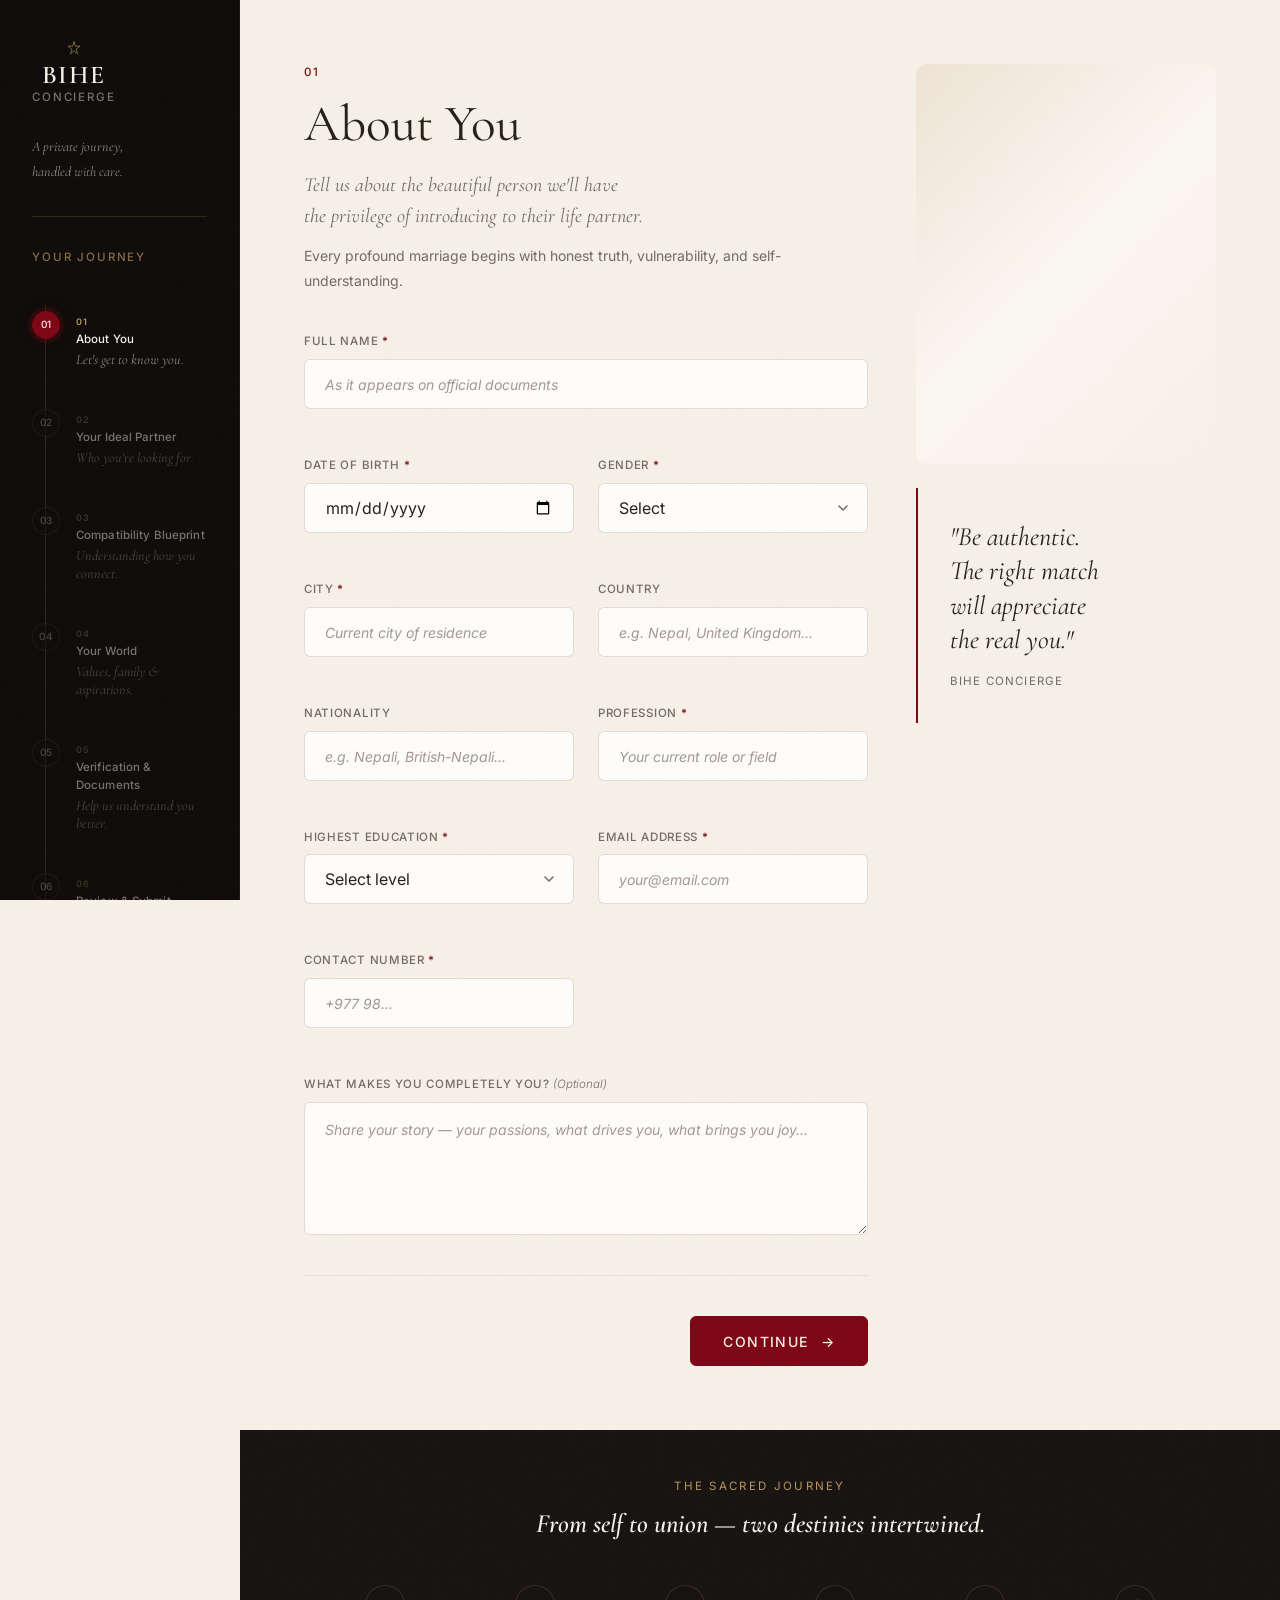
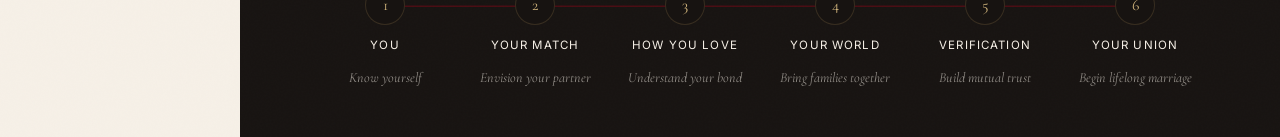
==== commit a1cb6b3f: "Fix stage 3 questionnaire transitions and advance routing" ====
--- a/application.html
+++ b/application.html
@@ -10,7 +10,7 @@
   <!-- Fonts -->
   <link rel="preconnect" href="https://fonts.googleapis.com">
   <link rel="preconnect" href="https://fonts.gstatic.com" crossorigin>
-  <link href="https://fonts.googleapis.com/css2?family=Cormorant+Garamond:ital,wght@0,300;0,400;0,500;0,600;1,300;1,400;1,500&family=Inter:wght@300;400;500;600&display=swap" rel="stylesheet">
+  <link href="https://fonts.googleapis.com/css2?family=Cormorant+Garamond:ital,wght@0,400;0,500;0,600;0,700;1,400;1,600;1,700&family=Inter:wght@300;400;500;600;700&family=Playfair+Display:ital,wght@0,600;0,700;1,600&display=swap" rel="stylesheet">
 
   <!-- Styles -->
   <link rel="stylesheet" href="css/variables.css">
@@ -25,10 +25,10 @@
 <!-- Stage atmosphere overlay (shows between Stage 2 → 3) -->
 <div class="stage-overlay" id="stageOverlay" aria-hidden="true" role="status">
   <div class="stage-overlay__ornament"></div>
-  <p class="stage-overlay__quote">
-    "Understanding the connection<br>beneath the details."
+  <p class="stage-overlay__quote" style="font-weight: 600;">
+    "Beyond preferences lies the sacred melody<br>of how two hearts truly love."
   </p>
-  <p class="stage-overlay__sub">Compatibility Blueprint</p>
+  <p class="stage-overlay__sub" style="letter-spacing: 0.2em; color: var(--color-gold);">Compatibility Blueprint · Bihe Concierge</p>
 </div>
 
 <!-- Page exit overlay -->
@@ -38,22 +38,21 @@
 <div class="modal-backdrop" id="submitModal" role="dialog" aria-modal="true" aria-labelledby="modalTitle" aria-hidden="true">
   <div class="modal">
     <div class="modal__ornament" aria-hidden="true">
-      <svg width="32" height="32" viewBox="0 0 32 32" fill="none" style="margin: 0 auto; display:block;">
-        <circle cx="16" cy="16" r="15" stroke="var(--color-burgundy)" stroke-width="1" opacity="0.4"/>
-        <path d="M10 16l4 4 8-8" stroke="var(--color-burgundy)" stroke-width="1.5" stroke-linecap="round" stroke-linejoin="round"/>
+      <svg width="40" height="40" viewBox="0 0 32 32" fill="none" style="margin: 0 auto; display:block;">
+        <circle cx="16" cy="16" r="15" stroke="var(--color-burgundy)" stroke-width="1.5" opacity="0.6"/>
+        <path d="M10 16l4 4 8-8" stroke="var(--color-burgundy)" stroke-width="2" stroke-linecap="round" stroke-linejoin="round"/>
       </svg>
     </div>
-    <h2 class="modal__title" id="modalTitle">Ready to begin?</h2>
-    <p class="modal__body">
-      Once submitted, your application will move to<br>
-      personal review by our team.
+    <h2 class="modal__title" id="modalTitle" style="font-weight: 600; color: var(--color-wine);">Ready to begin your journey?</h2>
+    <p class="modal__body" style="font-size: var(--text-base); color: var(--color-text);">
+      Once submitted, your application enters our private sanctuary of review, where our dedicated relationship consultants will begin curating your path to finding your life partner.
     </p>
     <div class="modal__actions">
       <button class="btn btn--primary" id="confirmSubmitBtn">
-        <span class="btn__label">SUBMIT APPLICATION</span>
+        <span class="btn__label">SUBMIT MY SACRED APPLICATION</span>
         <span class="btn__spinner" aria-hidden="true"></span>
       </button>
-      <button class="btn btn--ghost" id="cancelSubmitBtn">Not Yet</button>
+      <button class="btn btn--ghost" id="cancelSubmitBtn">Return &amp; Review</button>
     </div>
   </div>
 </div>
@@ -228,10 +227,10 @@
                 About You
               </h1>
               <p class="stage-heading__subtitle">
-                Tell us about the person we'll have<br>the privilege of getting to know.
+                Tell us about the beautiful person we'll have<br>the privilege of introducing to their life partner.
               </p>
               <p class="stage-heading__support">
-                A few details help us understand who you are beyond the profile.
+                Every profound marriage begins with honest truth, vulnerability, and self-understanding.
               </p>
             </div>
 
@@ -397,10 +396,10 @@
             <div class="stage-heading reveal">
               <span class="stage-heading__number">02</span>
               <h2 class="stage-heading__title" id="s2-title">
-                Your Ideal<br>Partner
+                Your Ideal<br>Life Partner
               </h2>
               <p class="stage-heading__subtitle">
-                Help us understand the kind of partnership<br>you hope to build.
+                Help us envision the kindred spirit and sacred companion<br>with whom you wish to build a home and lifetime of memories.
               </p>
             </div>
 
@@ -586,9 +585,14 @@
               <button class="stage-nav__back" id="qBackBtn" aria-label="Previous question" style="visibility: hidden;">
                 ← BACK
               </button>
-              <button class="btn btn--primary" id="qNextBtn" disabled aria-label="Next question">
-                NEXT →
-              </button>
+              <div style="display: flex; align-items: center; gap: var(--space-4);">
+                <button type="button" onclick="nextStage()" style="background: none; border: none; font-family: var(--font-sans); font-size: var(--text-xs); letter-spacing: var(--tracking-wide); text-transform: uppercase; color: var(--color-burgundy); cursor: pointer; text-decoration: underline;">
+                  Proceed To Your World →
+                </button>
+                <button class="btn btn--primary" id="qNextBtn" disabled aria-label="Next question">
+                  NEXT →
+                </button>
+              </div>
             </div>
 
             <!-- Completion moment (hidden until done) -->
@@ -649,10 +653,10 @@
             <div class="stage-heading reveal">
               <span class="stage-heading__number">04</span>
               <h2 class="stage-heading__title" id="s4-title">
-                Your World
+                Your World &amp; Family
               </h2>
               <p class="stage-heading__subtitle">
-                Help us understand the world you've built<br>and the life you envision.
+                A marriage is the sacred union of two worlds, two families,<br>and two futures woven into a shared path.
               </p>
             </div>
 
@@ -1125,8 +1129,8 @@
 
     <!-- ── Journey Strip (bottom of main area) ──────────── -->
     <div class="journey-strip" aria-label="Your application journey overview">
-      <p class="journey-strip__label">The Journey</p>
-      <p class="journey-strip__tagline">From self to union.</p>
+      <p class="journey-strip__label" style="letter-spacing: 0.2em; color: var(--color-gold);">The Sacred Journey</p>
+      <p class="journey-strip__tagline" style="font-weight: 600;">From self to union — two destinies intertwined.</p>
 
       <div class="journey-steps" role="list">
         <!-- SVG thread connecting milestones -->
@@ -1142,7 +1146,7 @@
         <div class="journey-step" role="listitem">
           <div class="journey-step__num" aria-hidden="true">2</div>
           <p class="journey-step__title">Your Match</p>
-          <p class="journey-step__sub">Find your person</p>
+          <p class="journey-step__sub">Envision your partner</p>
         </div>
         <div class="journey-step" role="listitem">
           <div class="journey-step__num" aria-hidden="true">3</div>
@@ -1152,17 +1156,17 @@
         <div class="journey-step" role="listitem">
           <div class="journey-step__num" aria-hidden="true">4</div>
           <p class="journey-step__title">Your World</p>
-          <p class="journey-step__sub">Share your world</p>
+          <p class="journey-step__sub">Bring families together</p>
         </div>
         <div class="journey-step" role="listitem">
           <div class="journey-step__num" aria-hidden="true">5</div>
           <p class="journey-step__title">Verification</p>
-          <p class="journey-step__sub">Build trust</p>
+          <p class="journey-step__sub">Build mutual trust</p>
         </div>
         <div class="journey-step" role="listitem">
           <div class="journey-step__num" aria-hidden="true">6</div>
           <p class="journey-step__title">Your Union</p>
-          <p class="journey-step__sub">Begin meaningfully</p>
+          <p class="journey-step__sub">Begin lifelong marriage</p>
         </div>
       </div>
 
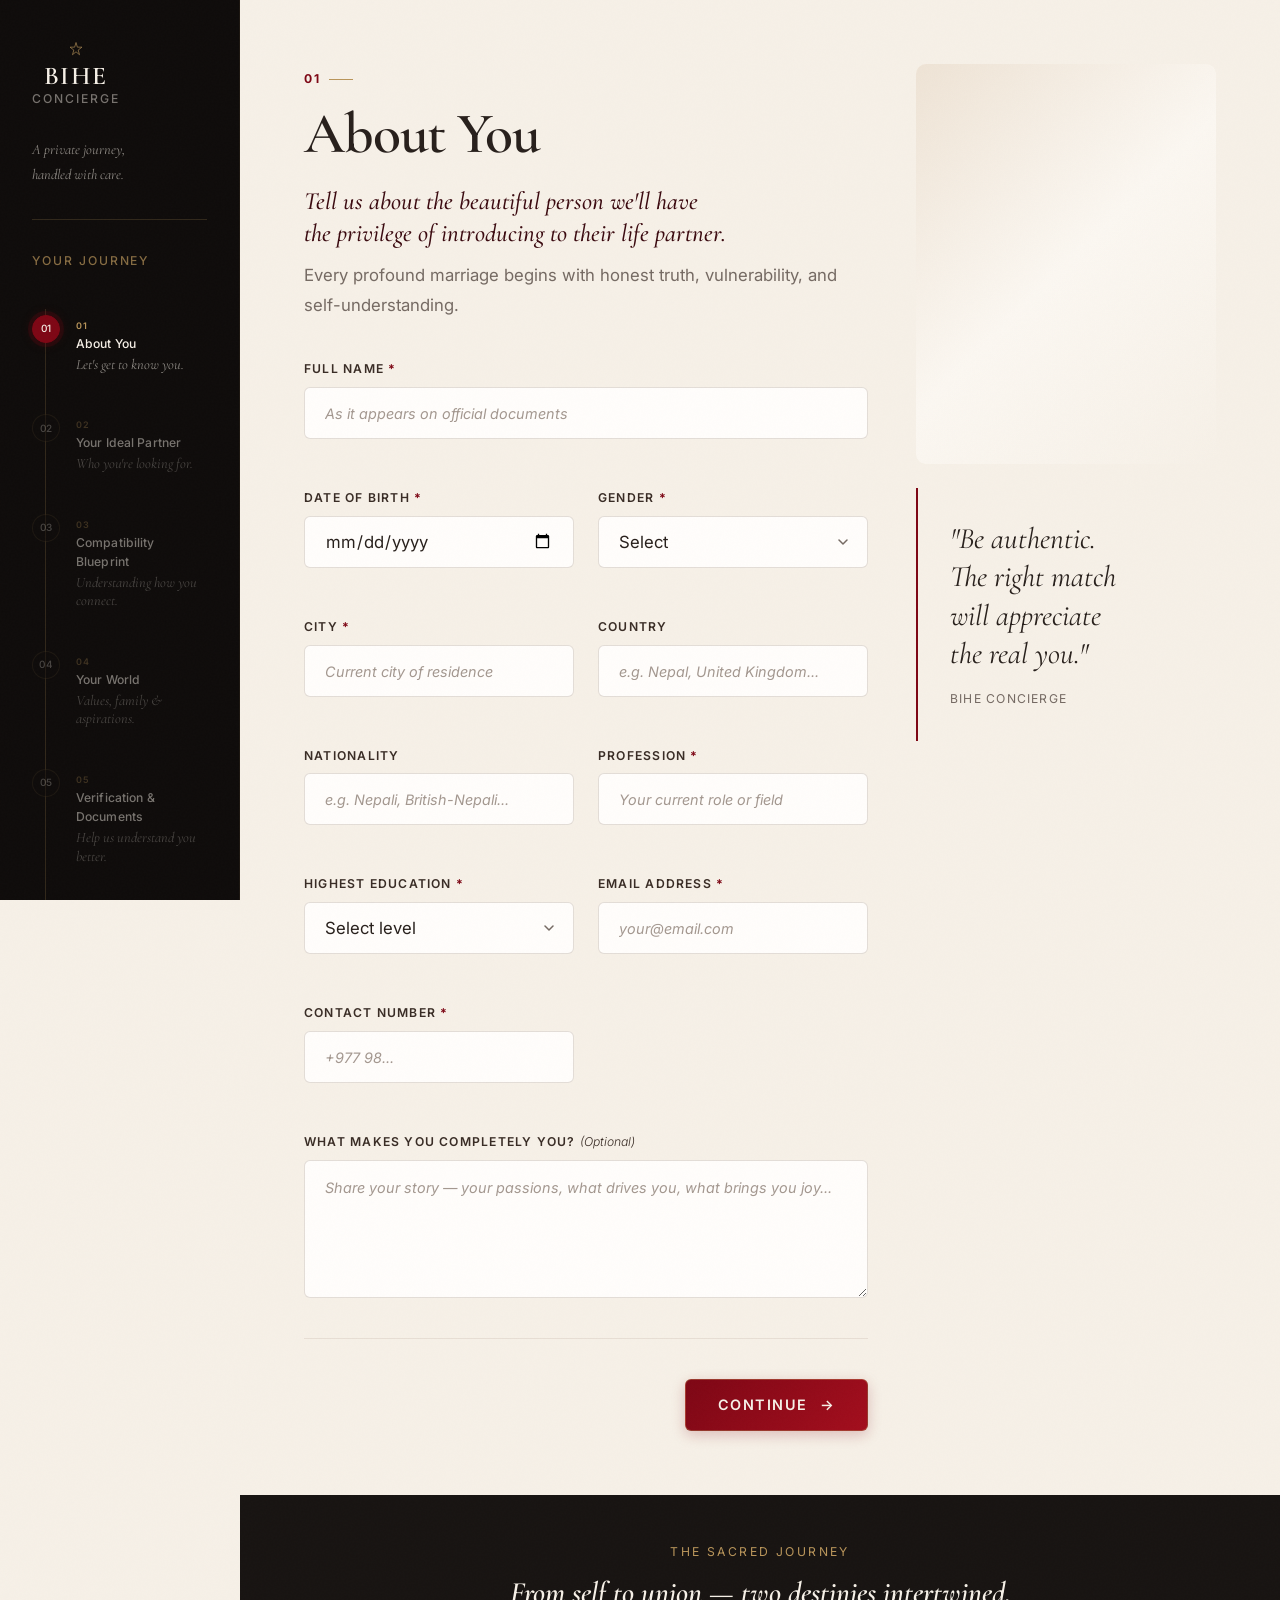
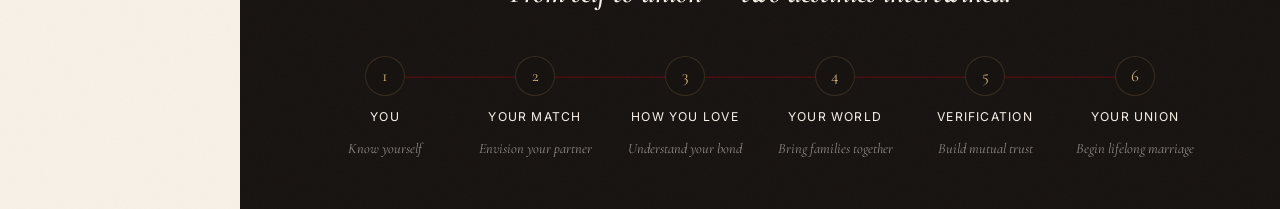
==== commit 55ff4729: "Fix stage routing, questionnaire refresh, and implement strict validation rules" ====
--- a/application.html
+++ b/application.html
@@ -234,6 +234,9 @@
               </p>
             </div>
 
+            <!-- Error notification banner -->
+            <div id="stage-1-alert" class="stage-error-banner hidden" role="alert" aria-live="assertive"></div>
+
             <!-- Form -->
             <form id="form-stage1" novalidate aria-label="About you form">
 
@@ -403,6 +406,9 @@
               </p>
             </div>
 
+            <!-- Error notification banner -->
+            <div id="stage-2-alert" class="stage-error-banner hidden" role="alert" aria-live="assertive"></div>
+
             <form id="form-stage2" novalidate aria-label="Ideal partner form">
               <div class="form-grid" style="margin-bottom: var(--space-6);">
 
@@ -659,6 +665,9 @@
                 A marriage is the sacred union of two worlds, two families,<br>and two futures woven into a shared path.
               </p>
             </div>
+
+            <!-- Error notification banner -->
+            <div id="stage-4-alert" class="stage-error-banner hidden" role="alert" aria-live="assertive"></div>
 
             <form id="form-stage4" novalidate aria-label="Your world form">
               <div class="form-grid" style="margin-bottom: var(--space-6);">
--- a/css/variables.css
+++ b/css/variables.css
@@ -47,20 +47,26 @@
 
   /* ── Typography ─────────────────────────────────────────── */
 
-  --font-serif: 'Cormorant Garamond', 'EB Garamond', Georgia, 'Times New Roman', serif;
+  --font-serif: 'Cormorant Garamond', 'Playfair Display', 'EB Garamond', Georgia, serif;
   --font-sans:  'Inter', 'Manrope', system-ui, -apple-system, sans-serif;
 
+  /* Font weights */
+  --weight-regular: 400;
+  --weight-medium:  500;
+  --weight-semibold:600;
+  --weight-bold:    700;
+
   /* Fluid type scale */
-  --text-xs:   clamp(0.65rem,  0.9vw,  0.75rem);
-  --text-sm:   clamp(0.78rem,  1.1vw,  0.875rem);
-  --text-base: clamp(0.9rem,   1.4vw,  1rem);
-  --text-lg:   clamp(1rem,     1.7vw,  1.125rem);
-  --text-xl:   clamp(1.1rem,   2vw,    1.25rem);
-  --text-2xl:  clamp(1.35rem,  2.5vw,  1.65rem);
-  --text-3xl:  clamp(1.7rem,   3.5vw,  2.4rem);
-  --text-4xl:  clamp(2.1rem,   4.5vw,  3.2rem);
-  --text-5xl:  clamp(2.6rem,   6vw,    4.5rem);
-  --text-6xl:  clamp(3.2rem,   8vw,    6rem);
+  --text-xs:   clamp(0.7rem,   0.95vw, 0.8rem);
+  --text-sm:   clamp(0.82rem,  1.15vw, 0.9rem);
+  --text-base: clamp(0.95rem,  1.45vw, 1.05rem);
+  --text-lg:   clamp(1.05rem,  1.75vw, 1.2rem);
+  --text-xl:   clamp(1.2rem,   2.1vw,  1.35rem);
+  --text-2xl:  clamp(1.45rem,  2.7vw,  1.85rem);
+  --text-3xl:  clamp(1.9rem,   3.8vw,  2.65rem);
+  --text-4xl:  clamp(2.35rem,  4.9vw,  3.5rem);
+  --text-5xl:  clamp(2.9rem,   6.5vw,  4.8rem);
+  --text-6xl:  clamp(3.5rem,   8.5vw,  6.4rem);
 
   /* Line heights */
   --leading-tight:  1.18;
--- a/css/global.css
+++ b/css/global.css
@@ -78,9 +78,19 @@
 
 h1, h2, h3, h4, h5, h6 {
   font-family: var(--font-serif);
-  font-weight: 400;
+  font-weight: 600;
   line-height: var(--leading-tight);
   color: var(--color-text);
+  letter-spacing: -0.015em;
+}
+
+h1 {
+  font-weight: 600;
+  letter-spacing: -0.02em;
+}
+
+h2 {
+  font-weight: 600;
 }
 
 .serif { font-family: var(--font-serif); }
@@ -89,14 +99,14 @@
 .label-overline {
   font-family: var(--font-sans);
   font-size: var(--text-xs);
-  font-weight: 500;
+  font-weight: 600;
   letter-spacing: var(--tracking-widest);
   text-transform: uppercase;
-  color: var(--color-muted);
+  color: var(--color-burgundy);
 }
 
 .label-overline--light {
-  color: rgba(246, 240, 231, 0.45);
+  color: rgba(246, 240, 231, 0.65);
 }
 
 .label-overline--gold {
--- a/css/components.css
+++ b/css/components.css
@@ -55,12 +55,12 @@
   align-items: center;
   justify-content: center;
   gap: var(--space-3);
-  height: 50px;
+  height: 52px;
   padding: 0 var(--space-8);
   border-radius: var(--radius-md);
   font-family: var(--font-sans);
   font-size: var(--text-sm);
-  font-weight: 500;
+  font-weight: 600;
   letter-spacing: var(--tracking-wider);
   text-transform: uppercase;
   cursor: pointer;
@@ -80,16 +80,17 @@
 }
 
 .btn--primary {
-  background: var(--color-burgundy);
+  background: linear-gradient(135deg, var(--color-burgundy) 0%, var(--color-red) 100%);
   color: var(--color-ivory);
-  border-color: var(--color-burgundy);
+  border-color: rgba(185, 149, 90, 0.35);
+  box-shadow: 0 4px 14px rgba(126, 7, 21, 0.22);
 }
 
 .btn--primary:hover {
-  background: var(--color-red-dark);
-  border-color: var(--color-red-dark);
-  transform: translateY(-1px);
-  box-shadow: 0 4px 16px rgba(126, 7, 21, 0.28);
+  background: linear-gradient(135deg, var(--color-red-dark) 0%, var(--color-burgundy) 100%);
+  border-color: var(--color-gold);
+  transform: translateY(-2px);
+  box-shadow: 0 6px 20px rgba(126, 7, 21, 0.35);
 }
 
 .btn--primary:active {
@@ -180,25 +181,26 @@
 .field__label {
   font-family: var(--font-sans);
   font-size: var(--text-xs);
-  font-weight: 500;
-  letter-spacing: var(--tracking-wide);
-  text-transform: uppercase;
-  color: var(--color-muted);
+  font-weight: 600;
+  letter-spacing: var(--tracking-wider);
+  text-transform: uppercase;
+  color: var(--color-brown);
 }
 
 .field__label--required::after {
   content: ' *';
   color: var(--color-burgundy);
+  font-weight: 700;
 }
 
 .field__input,
 .field__select,
 .field__textarea {
   width: 100%;
-  height: 50px;
+  height: 52px;
   padding: 0 var(--space-5);
-  background: #FEFCF9;
-  border: 1px solid var(--color-border);
+  background: #FFFDFB;
+  border: 1.5px solid var(--color-border);
   border-radius: var(--radius-md);
   font-family: var(--font-sans);
   font-size: var(--text-base);
@@ -291,10 +293,41 @@
 
 /* Field error message */
 .field__error {
-  font-size: var(--text-xs);
+  font-family: var(--font-sans);
+  font-size: var(--text-xs);
+  font-weight: 600;
   color: var(--color-red);
   letter-spacing: 0.01em;
-  min-height: 16px;
+  min-height: 18px;
+  display: flex;
+  align-items: center;
+  gap: var(--space-1);
+}
+
+.field__error:not(:empty)::before {
+  content: '⚠️ ';
+  font-size: 11px;
+}
+
+/* Stage-wide error banner */
+.stage-error-banner {
+  padding: var(--space-4) var(--space-6);
+  margin-bottom: var(--space-8);
+  background: rgba(163, 14, 29, 0.06);
+  border: 1.5px solid rgba(163, 14, 29, 0.4);
+  border-radius: var(--radius-md);
+  font-family: var(--font-sans);
+  font-size: var(--text-sm);
+  font-weight: 600;
+  color: var(--color-burgundy);
+  display: flex;
+  align-items: center;
+  gap: var(--space-3);
+  animation: fadeUp 0.35s var(--ease-luxury) both;
+}
+
+.stage-error-banner.hidden {
+  display: none !important;
 }
 
 /* Inline checkbox */
@@ -729,38 +762,53 @@
 
 .stage-heading {
   margin-bottom: var(--space-10);
+  position: relative;
 }
 
 .stage-heading__number {
   font-family: var(--font-sans);
   font-size: var(--text-xs);
+  font-weight: 700;
+  letter-spacing: var(--tracking-widest);
+  text-transform: uppercase;
+  color: var(--color-burgundy);
+  margin-bottom: var(--space-3);
+  display: inline-flex;
+  align-items: center;
+  gap: var(--space-2);
+}
+
+.stage-heading__number::after {
+  content: '';
+  display: inline-block;
+  width: 24px;
+  height: 1.5px;
+  background: var(--color-gold);
+  vertical-align: middle;
+}
+
+.stage-heading__title {
+  font-family: var(--font-serif);
+  font-size: clamp(2.4rem, 4.8vw, 3.6rem);
+  font-weight: 600;
+  line-height: var(--leading-tight);
+  color: var(--color-text);
+  margin-bottom: var(--space-4);
+  letter-spacing: -0.02em;
+}
+
+.stage-heading__subtitle {
+  font-family: var(--font-serif);
+  font-size: clamp(1.25rem, 2.2vw, 1.55rem);
+  color: var(--color-wine);
+  line-height: var(--leading-snug);
   font-weight: 500;
-  letter-spacing: var(--tracking-widest);
-  text-transform: uppercase;
-  color: var(--color-burgundy);
-  margin-bottom: var(--space-3);
-  display: block;
-}
-
-.stage-heading__title {
-  font-family: var(--font-serif);
-  font-size: var(--text-4xl);
-  line-height: var(--leading-tight);
-  color: var(--color-text);
-  margin-bottom: var(--space-4);
-}
-
-.stage-heading__subtitle {
-  font-family: var(--font-serif);
-  font-size: var(--text-xl);
-  color: var(--color-muted);
-  line-height: var(--leading-normal);
   font-style: italic;
-  max-width: 520px;
+  max-width: 580px;
 }
 
 .stage-heading__support {
-  font-size: var(--text-sm);
+  font-size: var(--text-base);
   color: var(--color-muted);
   margin-top: var(--space-3);
   line-height: var(--leading-loose);
--- a/css/application.css
+++ b/css/application.css
@@ -333,10 +333,12 @@
 
 .question-text {
   font-family: var(--font-serif);
-  font-size: var(--text-3xl);
+  font-size: clamp(2rem, 3.8vw, 2.75rem);
+  font-weight: 600;
   line-height: var(--leading-snug);
-  color: var(--color-text);
+  color: var(--color-wine);
   margin-bottom: var(--space-8);
+  letter-spacing: -0.015em;
 }
 
 /* Option buttons for questionnaire */
@@ -350,13 +352,15 @@
 .q-option {
   text-align: left;
   padding: var(--space-5) var(--space-6);
-  border: 1px solid var(--color-border);
-  border-radius: var(--radius-md);
-  background: #FEFCF9;
-  font-family: var(--font-serif);
-  font-size: var(--text-xl);
-  color: var(--color-muted);
+  border: 1.5px solid var(--color-border);
+  border-radius: var(--radius-lg);
+  background: #FFFDFB;
+  font-family: var(--font-serif);
+  font-size: clamp(1.15rem, 1.8vw, 1.35rem);
+  font-weight: 600;
+  color: var(--color-text);
   cursor: pointer;
+  position: relative;
   transition:
     border-color var(--duration-fast) var(--ease-in-out),
     color var(--duration-fast) var(--ease-in-out),
@@ -366,17 +370,20 @@
 }
 
 .q-option:hover {
-  border-color: rgba(126, 7, 21, 0.30);
-  color: var(--color-text);
-  background: rgba(126, 7, 21, 0.02);
-  transform: translateX(4px);
-}
-
-.q-option.is-selected {
-  background: rgba(126, 7, 21, 0.05);
   border-color: var(--color-burgundy);
   color: var(--color-burgundy);
-  box-shadow: 0 0 0 1px rgba(126, 7, 21, 0.12);
+  background: rgba(126, 7, 21, 0.03);
+  transform: translateX(6px);
+  box-shadow: 0 4px 14px rgba(126, 7, 21, 0.08);
+}
+
+.q-option.is-selected {
+  background: linear-gradient(135deg, rgba(126, 7, 21, 0.08) 0%, rgba(163, 14, 29, 0.04) 100%);
+  border-color: var(--color-burgundy);
+  color: var(--color-burgundy);
+  font-weight: 700;
+  box-shadow: 0 0 0 2px rgba(126, 7, 21, 0.20), 0 4px 16px rgba(126, 7, 21, 0.12);
+  transform: translateX(4px);
 }
 
 /* Questionnaire nav buttons */
